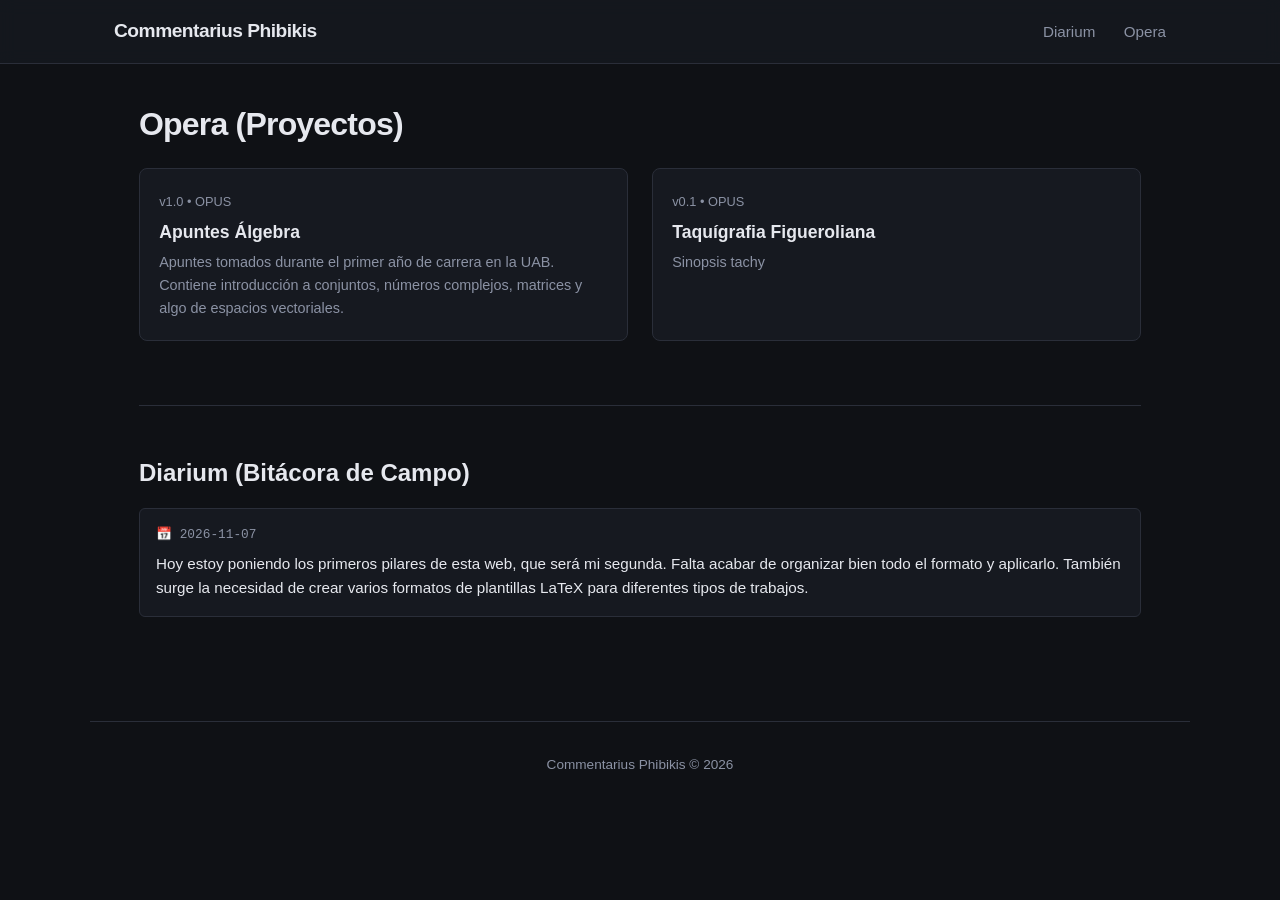
==== index.html @ 878c4ae5 "Add files via upload" ====
<!DOCTYPE html>
<html lang="es">
<head>
    <meta charset="UTF-8">
    <meta name="viewport" content="width=device-width, initial-scale=1.0">
    <title>Commentarius Phibikis — Jardín Digital</title>
    <link rel="stylesheet" href="css/style.css">
    <link rel="stylesheet" href="css/projecte.css">
</head>
<body>

    <header class="navbar">
        <div class="nav-container">
            <a href="index.html" class="brand">Commentarius Phibikis</a>
            <nav class="nav-links">
                <a href="#diarium">Diarium</a>
                <a href="#opera">Opera</a>
            </nav>
        </div>
    </header>

    <main class="project-container">
        
        <!-- SECCIÓN OPERA (Proyectos) -->
        <section id="opera" style="margin-bottom: 4rem;">
            <h1 class="project-title" style="font-size: 2rem; margin-bottom: 1.5rem;">Opera (Proyectos)</h1>
            <div id="projects-grid" style="display: grid; grid-template-columns: repeat(auto-fit, minmax(280px, 1fr)); gap: 1.5rem;">
                <!-- Se inyecta dinámicamente -->
                <p style="color: var(--text-muted);">Cargando proyectos...</p>
            </div>
        </section>

        <!-- SECCIÓN DIARIUM (Logs) -->
        <section id="diarium" style="border-top: 1px solid var(--border-color); padding-top: 3rem;">
            <h2 style="font-size: 1.5rem; margin-bottom: 1rem;">Diarium (Bitácora de Campo)</h2>
            <div id="diarium-feed" style="display: flex; flex-direction: column; gap: 1rem;">
                <!-- Se inyecta dinámicamente -->
                <p style="color: var(--text-muted);">Cargando registros...</p>
            </div>
        </section>

    </main>

    <footer class="footer">
        <p>Commentarius Phibikis &copy; 2026</p>
    </footer>

    <script type="module" src="js/inyectar-index-proyectos.js"></script>
    <script type="module" src="js/inyectar-index-logs.js"></script>
</body>
</html>
---- css/style.css ----
/* ==========================================
   VARIABLES Y TEMA OSCURO (Estilo arXiv/Dark)
   ========================================== */
:root {
    --bg-color: #0f1115;
    --surface-color: #161920;
    --surface-hover: #1f232d;
    --border-color: #2a2e39;
    
    --text-main: #e6e8ee;
    --text-muted: #8b92a4;
    
    /* Acentos */
    --accent-opus: #3b82f6;       /* Azul para Proyectos/Opera */
    --accent-adumbratio: #eab308; /* Amarillo/Ámbar para Borradores */
    --accent-diarium: #10b981;    /* Verde para Bitácora */
    
    --font-mono: 'Courier New', Courier, monospace;
    --font-sans: -apple-system, BlinkMacSystemFont, "Segoe UI", Roboto, Helvetica, Arial, sans-serif;
}

* {
    box-sizing: border-box;
    margin: 0;
    padding: 0;
}

body {
    background-color: var(--bg-color);
    color: var(--text-main);
    font-family: var(--font-sans);
    line-height: 1.6;
    padding-bottom: 60px;
}

/* ==========================================
   NAVEGACIÓN (Navbar)
   ========================================== */
.navbar {
    background-color: rgba(22, 25, 32, 0.8);
    backdrop-filter: blur(8px);
    border-bottom: 1px solid var(--border-color);
    position: sticky;
    top: 0;
    z-index: 100;
}

.nav-container {
    max-width: 1100px;
    margin: 0 auto;
    padding: 1rem 1.5rem;
    display: flex;
    justify-content: space-between;
    align-items: center;
}

.brand {
    font-size: 1.2rem;
    font-weight: 700;
    color: var(--text-main);
    text-decoration: none;
    letter-spacing: -0.5px;
}

.nav-links a {
    color: var(--text-muted);
    text-decoration: none;
    margin-left: 1.5rem;
    font-size: 0.95rem;
    transition: color 0.2s;
}

.nav-links a:hover,
.nav-links a.active {
    color: var(--text-main);
}

/* ==========================================
   ESTRUCTURA Y HERO
   ========================================== */
.main-container {
    max-width: 1100px;
    margin: 0 auto;
    padding: 3rem 1.5rem;
}

.hero {
    margin-bottom: 2.5rem;
    border-bottom: 1px solid var(--border-color);
    padding-bottom: 2rem;
}

.hero-title {
    font-size: 2.2rem;
    font-weight: 800;
    letter-spacing: -1px;
    margin-bottom: 0.5rem;
}

.hero-subtitle {
    color: var(--text-muted);
    font-size: 1.1rem;
}

/* ==========================================
   BARRA DE FILTROS
   ========================================== */
.filter-bar {
    display: flex;
    align-items: center;
    gap: 0.5rem;
    margin-bottom: 2rem;
}

.filter-label {
    color: var(--text-muted);
    font-size: 0.9rem;
    margin-right: 0.5rem;
}

.btn-filter {
    background: var(--surface-color);
    border: 1px solid var(--border-color);
    color: var(--text-muted);
    padding: 0.4rem 0.9rem;
    border-radius: 6px;
    cursor: pointer;
    font-size: 0.85rem;
    transition: all 0.2s;
}

.btn-filter:hover {
    border-color: var(--text-muted);
    color: var(--text-main);
}

.btn-filter.active {
    background-color: var(--text-main);
    color: var(--bg-color);
    border-color: var(--text-main);
    font-weight: 600;
}

/* ==========================================
   REJILLA Y TARJETAS (ESTILO ESTÁNDAR)
   ========================================== */
.projects-grid {
    display: grid;
    grid-template-columns: repeat(auto-fill, minmax(320px, 1fr));
    gap: 1.5rem;
}

.card {
    background-color: var(--surface-color);
    border: 1px solid var(--border-color);
    border-radius: 8px;
    padding: 1.5rem;
    display: flex;
    flex-direction: column;
    justify-content: space-between;
    transition: transform 0.2s, border-color 0.2s;
}

.card:hover {
    transform: translateY(-2px);
    border-color: #3b4252;
    background-color: var(--surface-hover);
}

/* Nivel 1 (Destacados): Borde sutil superior */
.card.border-level-1 {
    border-top: 3px solid var(--accent-opus);
}

.card-header {
    display: flex;
    align-items: center;
    gap: 0.5rem;
    margin-bottom: 1rem;
}

.badge {
    font-size: 0.75rem;
    text-transform: uppercase;
    font-weight: 700;
    padding: 0.2rem 0.5rem;
    border-radius: 4px;
    letter-spacing: 0.5px;
}

.badge-opus {
    background-color: rgba(59, 130, 246, 0.15);
    color: var(--accent-opus);
}

.badge-adumbratio {
    background-color: rgba(234, 179, 8, 0.15);
    color: var(--accent-adumbratio);
}

.badge-level {
    background-color: rgba(255, 255, 255, 0.05);
    color: var(--text-muted);
    border: 1px solid var(--border-color);
}

.version-tag {
    font-family: var(--font-mono);
    font-size: 0.8rem;
    color: var(--text-muted);
    margin-left: auto;
}

.card-title {
    font-size: 1.25rem;
    margin-bottom: 0.75rem;
    line-height: 1.3;
}

.card-title a {
    color: var(--text-main);
    text-decoration: none;
}

.card-title a:hover {
    color: var(--accent-opus);
}

.card-excerpt {
    color: var(--text-muted);
    font-size: 0.95rem;
    margin-bottom: 1.5rem;
}

.card-footer {
    display: flex;
    justify-content: space-between;
    align-items: center;
    border-top: 1px solid rgba(255, 255, 255, 0.05);
    padding-top: 1rem;
}

.tags {
    display: flex;
    gap: 0.4rem;
}

.tag {
    font-size: 0.75rem;
    color: var(--text-muted);
    font-family: var(--font-mono);
}

.link-arrow {
    color: var(--text-main);
    text-decoration: none;
    font-size: 0.85rem;
    font-weight: 600;
}

.link-arrow:hover {
    text-decoration: underline;
}

/* ==========================================
   FOOTER
   ========================================== */
.footer {
    max-width: 1100px;
    margin: 4rem auto 0;
    padding: 2rem 1.5rem 0;
    border-top: 1px solid var(--border-color);
    text-align: center;
    color: var(--text-muted);
    font-size: 0.85rem;
}

/* ==========================================
   NUEVOS ESTILOS DE IMÁGENES EN TARJETAS
   ========================================== */

/* Ajuste general de la tarjeta para albergar la imagen */
.card {
    background-color: var(--surface-color);
    border: 1px solid var(--border-color);
    border-radius: 10px;
    overflow: hidden; /* Mantiene la imagen redondeada en las esquinas superiores */
    display: flex;
    flex-direction: column;
    justify-content: space-between;
    transition: transform 0.2s ease, border-color 0.2s ease, box-shadow 0.2s ease;
}

.card:hover {
    transform: translateY(-4px);
    border-color: #3b4252;
    background-color: var(--surface-hover);
    box-shadow: 0 8px 24px rgba(0, 0, 0, 0.4);
}

/* Envoltorio de la imagen */
.card-image-wrapper {
    position: relative;
    width: 100%;
    height: 180px; /* Altura fija para mantener uniformidad en la rejilla */
    overflow: hidden;
    background-color: #0b0d10;
    border-bottom: 1px solid var(--border-color);
}

.card-image {
    width: 100%;
    height: 100%;
    object-fit: cover; /* Ajusta la imagen sin deformarla */
    object-position: center;
    transition: transform 0.3s ease;
    opacity: 0.9;
}

/* Zoom suave en la imagen cuando pasas el ratón por encima */
.card:hover .card-image {
    transform: scale(1.04);
    opacity: 1;
}

/* Badge flotante sobre la imagen en la esquina superior izquierda */
.badge-floating {
    position: absolute;
    top: 12px;
    left: 12px;
    backdrop-filter: blur(6px);
    box-shadow: 0 2px 6px rgba(0, 0, 0, 0.5);
    z-index: 2;
}

/* Cuerpo de la tarjeta ( Padding del texto ) */
.card-body {
    padding: 1.25rem 1.25rem 0.5rem 1.25rem;
    flex-grow: 1;
}

/* Ajustes del footer dentro de la tarjeta */
.card-footer {
    display: flex;
    justify-content: space-between;
    align-items: center;
    border-top: 1px solid rgba(255, 255, 255, 0.05);
    padding: 1rem 1.25rem;
}

/* ==========================================
   REJILLA DE PROYECTOS (Dos columnas, más anchas)
   ========================================== */
.projects-grid {
    display: grid;
    /* Forzamos un ancho mínimo mayor para que entren exactamente 2 por fila en desktop */
    grid-template-columns: repeat(auto-fill, minmax(480px, 1fr));
    gap: 2rem; /* Un poco más de separación entre ellas */
}

/* Envoltorio de la imagen (más alto y proporcional al nuevo ancho) */
.card-image-wrapper {
    position: relative;
    width: 100%;
    height: 220px; /* Subido de 180px a 220px para que luzca mejor en formato ancho */
    overflow: hidden;
    background-color: #0b0d10;
    border-bottom: 1px solid var(--border-color);
}
---- css/projecte.css ----
/* ==========================================
   LAYOUT PROYECTO — DISEÑO A (arXiv Tabs)
   ========================================== */
.project-container {
    max-width: 1050px;
    margin: 0 auto;
    padding: 2.5rem 1.5rem;
}

.breadcrumb {
    margin-bottom: 1.5rem;
}

.breadcrumb a {
    color: var(--text-muted);
    text-decoration: none;
    font-size: 0.9rem;
    transition: color 0.2s;
}

.breadcrumb a:hover {
    color: var(--text-main);
}

/* Header Académico */
.project-header {
    border-bottom: 1px solid var(--border-color);
    padding-bottom: 1.75rem;
    margin-bottom: 2rem;
}

.header-badges {
    display: flex;
    align-items: center;
    gap: 0.5rem;
    margin-bottom: 0.75rem;
}

.project-title {
    font-size: 2.3rem;
    font-weight: 800;
    line-height: 1.25;
    letter-spacing: -0.8px;
    margin-bottom: 1rem;
    color: var(--text-main);
}

.header-meta-line {
    display: flex;
    align-items: center;
    gap: 1rem;
    color: var(--text-muted);
    font-size: 0.9rem;
    flex-wrap: wrap;
}

.meta-separator {
    color: var(--border-color);
}

.tags-inline {
    display: inline-flex;
    gap: 0.4rem;
}

.btn-action {
    display: inline-flex;
    align-items: center;
    gap: 0.4rem;
    padding: 0.35rem 0.75rem;
    border-radius: 5px;
    font-size: 0.82rem;
    font-weight: 600;
    text-decoration: none;
    transition: all 0.2s;
}

.btn-secondary {
    background-color: rgba(255, 255, 255, 0.05);
    color: var(--text-main);
    border: 1px solid var(--border-color);
}

.btn-secondary:hover {
    background-color: rgba(255, 255, 255, 0.1);
    border-color: var(--text-muted);
}

/* Sistema de Pestañas (Tabs) */
.project-tabs {
    display: flex;
    gap: 0.5rem;
    border-bottom: 1px solid var(--border-color);
    margin-bottom: 2.5rem;
}

.tab-btn {
    background: none;
    border: none;
    color: var(--text-muted);
    padding: 0.8rem 1.25rem;
    font-size: 0.95rem;
    font-weight: 600;
    cursor: pointer;
    border-bottom: 2px solid transparent;
    transition: all 0.2s;
}

.tab-btn:hover {
    color: var(--text-main);
}

.tab-btn.active {
    color: var(--accent-opus);
    border-bottom-color: var(--accent-opus);
}

/* Ocultar / Mostrar Pestañas */
.tab-content {
    display: none;
}

.tab-content.active {
    display: block;
}

/* Estilos de la Pestaña 1: Markdown & Imagen Hero */
.project-hero-image {
    width: 100%;
    max-height: 420px;
    border-radius: 8px;
    overflow: hidden;
    border: 1px solid var(--border-color);
    margin-bottom: 2.5rem;
    background-color: #0b0d10;
}

.project-hero-image img {
    width: 100%;
    height: 100%;
    object-fit: cover;
}

.markdown-body {
    font-size: 1.05rem;
    line-height: 1.75;
    color: #c9cdd8;
}

.markdown-body h2 {
    font-size: 1.4rem;
    margin: 2rem 0 1rem;
    padding-bottom: 0.4rem;
    border-bottom: 1px solid var(--border-color);
    color: var(--text-main);
}

.markdown-body p {
    margin-bottom: 1.2rem;
}

.markdown-body code {
    background-color: rgba(255, 255, 255, 0.08);
    padding: 0.2rem 0.4rem;
    border-radius: 4px;
    font-family: var(--font-mono);
    font-size: 0.9rem;
    color: #e2e8f0;
}

.markdown-body blockquote {
    border-left: 3px solid var(--accent-opus);
    background-color: rgba(59, 130, 246, 0.05);
    padding: 1rem 1.25rem;
    margin: 1.5rem 0;
    border-radius: 0 6px 6px 0;
    color: var(--text-muted);
}

/* Estilos de la Pestaña 2: PDF Wrapper */
.pdf-wrapper {
    width: 100%;
    background-color: #0b0d10;
    border: 1px solid var(--border-color);
    border-radius: 8px;
    overflow: hidden;
    box-shadow: 0 6px 24px rgba(0, 0, 0, 0.5);
}

.pdf-wrapper iframe {
    display: block;
    border: none;
    background-color: #161920;
}

/* Responsividad en móviles */
@media (max-width: 650px) {
    .project-title { font-size: 1.8rem; }
    .tab-btn { padding: 0.7rem 0.8rem; font-size: 0.85rem; }
    .header-meta-line { flex-direction: column; align-items: flex-start; gap: 0.5rem; }
    .meta-separator { display: none; }
}
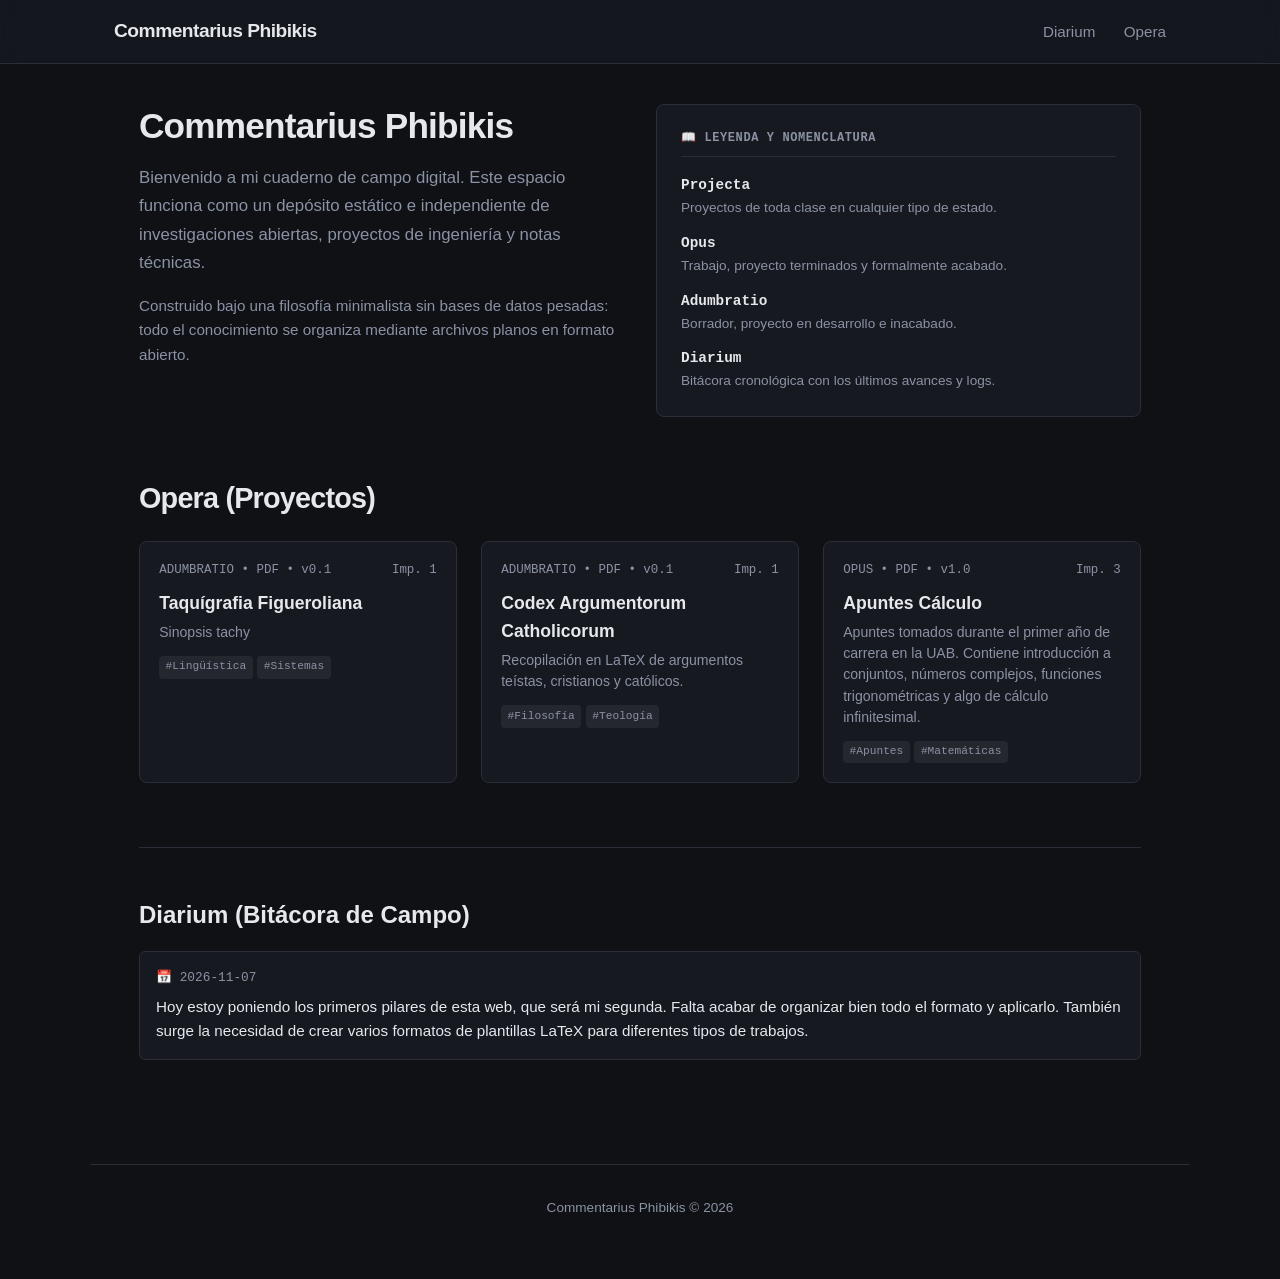
==== commit 367b8182: "Add files via upload" ====
--- a/index.html
+++ b/index.html
@@ -13,17 +13,58 @@
         <div class="nav-container">
             <a href="index.html" class="brand">Commentarius Phibikis</a>
             <nav class="nav-links">
-                <a href="#diarium">Diarium</a>
-                <a href="#opera">Opera</a>
+                <a href="html/diarium.html">Diarium</a>
+                <a href="html/projecta.html">Opera</a>
             </nav>
         </div>
     </header>
 
     <main class="project-container">
         
+        <!-- SECCIÓN INTRODUCCIÓN & LEYENDA -->
+        <section id="manifestum" style="display: grid; grid-template-columns: repeat(auto-fit, minmax(300px, 1fr)); gap: 2rem; margin-bottom: 4rem; align-items: start;">
+            
+            <!-- Presentación / Manifiesto -->
+            <div>
+                <h1 class="project-title" style="font-size: 2.2rem; margin-bottom: 1rem; color: var(--text-main);">Commentarius Phibikis</h1>
+                <p style="font-size: 1.05rem; color: var(--text-muted); line-height: 1.7; margin-bottom: 1rem;">
+                    Bienvenido a mi cuaderno de campo digital. Este espacio funciona como un depósito estático e independiente de investigaciones abiertas, proyectos de ingeniería y notas técnicas.
+                </p>
+                <p style="font-size: 0.95rem; color: var(--text-muted); line-height: 1.6;">
+                    Construido bajo una filosofía minimalista sin bases de datos pesadas: todo el conocimiento se organiza mediante archivos planos en formato abierto.
+                </p>
+            </div>
+
+            <!-- Cuadrado de Leyenda / Glosario -->
+            <div style="background: var(--surface-color); border: 1px solid var(--border-color); padding: 1.5rem; border-radius: 8px;">
+                <h3 style="font-size: 0.75rem; text-transform: uppercase; letter-spacing: 0.05em; color: var(--text-muted); font-family: var(--font-mono); margin-bottom: 1rem; border-bottom: 1px solid var(--border-color); padding-bottom: 0.5rem; margin-top: 0;">
+                    📖 LEYENDA Y NOMENCLATURA
+                </h3>
+                <ul style="list-style: none; padding: 0; margin: 0; font-size: 0.9rem; display: flex; flex-direction: column; gap: 0.75rem;">
+                    <li>
+                        <strong style="color: var(--text-main); font-family: var(--font-mono);">Projecta</strong> 
+                        <span style="color: var(--text-muted); display: block; font-size: 0.85rem;">Proyectos de toda clase en cualquier tipo de estado.</span>
+                    </li>
+                    <li>
+                        <strong style="color: var(--text-main); font-family: var(--font-mono);">Opus</strong> 
+                        <span style="color: var(--text-muted); display: block; font-size: 0.85rem;">Trabajo, proyecto terminados y formalmente acabado.</span>
+                    </li>
+                    <li>
+                        <strong style="color: var(--text-main); font-family: var(--font-mono);">Adumbratio</strong> 
+                        <span style="color: var(--text-muted); display: block; font-size: 0.85rem;">Borrador, proyecto en desarrollo e inacabado.</span>
+                    </li>
+                    <li>
+                        <strong style="color: var(--text-main); font-family: var(--font-mono);">Diarium</strong> 
+                        <span style="color: var(--text-muted); display: block; font-size: 0.85rem;">Bitácora cronológica con los últimos avances y logs.</span>
+                    </li>
+                </ul>
+            </div>
+
+        </section>
+
         <!-- SECCIÓN OPERA (Proyectos) -->
         <section id="opera" style="margin-bottom: 4rem;">
-            <h1 class="project-title" style="font-size: 2rem; margin-bottom: 1.5rem;">Opera (Proyectos)</h1>
+            <h2 class="project-title" style="font-size: 1.8rem; margin-bottom: 1.5rem;">Opera (Proyectos)</h2>
             <div id="projects-grid" style="display: grid; grid-template-columns: repeat(auto-fit, minmax(280px, 1fr)); gap: 1.5rem;">
                 <!-- Se inyecta dinámicamente -->
                 <p style="color: var(--text-muted);">Cargando proyectos...</p>
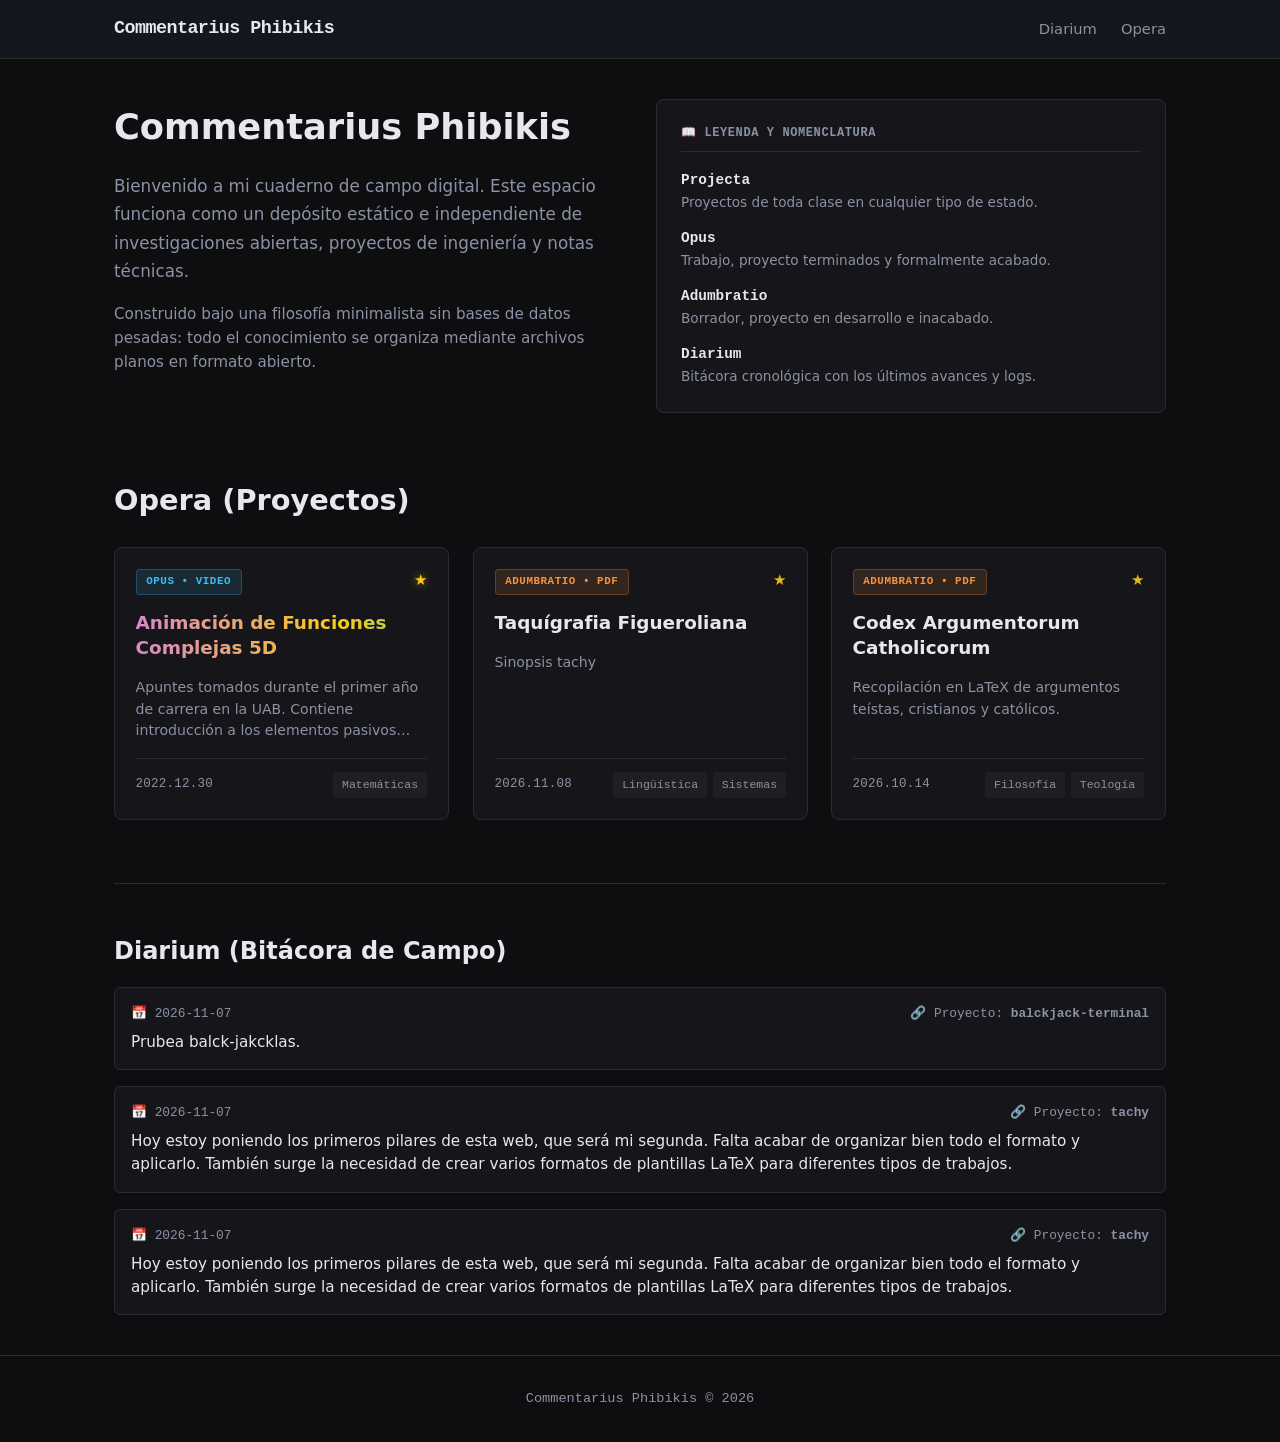
==== commit 4cb0e861: "Add files via upload" ====
--- a/index.html
+++ b/index.html
@@ -3,9 +3,15 @@
 <head>
     <meta charset="UTF-8">
     <meta name="viewport" content="width=device-width, initial-scale=1.0">
+
     <title>Commentarius Phibikis — Jardín Digital</title>
-    <link rel="stylesheet" href="css/style.css">
-    <link rel="stylesheet" href="css/projecte.css">
+
+    <link rel="stylesheet" href="css/variables.css">
+    <link rel="stylesheet" href="css/base.css">
+    <link rel="stylesheet" href="css/navbar.css">
+    <link rel="stylesheet" href="css/layout.css">
+    <link rel="stylesheet" href="css/tarjeta-proyecto.css">
+    <link rel="stylesheet" href="css/tarjeta-log.css">
 </head>
 <body>
 
--- a/css/variables.css
+++ b/css/variables.css
@@ -0,0 +1,62 @@
+@property --border-angle {
+    syntax: '<angle>';
+    initial-value: 0deg;
+    inherits: false;
+}
+
+:root {
+    /* Fondos Neutros Puros (Sin gota de azul) */
+    --bg-main: #0e0e10;
+    --bg-surface: #16161a;
+    --bg-surface-hover: #202025;
+    --border-color: #2b2b30;
+    --border-highlight: #3e3e46;
+
+    /* ALIAS LEGACY */
+    --bg-color: var(--bg-main);
+    --surface-color: var(--bg-surface);
+    --surface-hover: var(--bg-surface-hover);
+
+    /* Tipografía */
+    --text-main: #e6e8ee;
+    --text-muted: #8b92a4;
+    --font-body: 'Inter', system-ui, -apple-system, sans-serif;
+    --font-mono: 'JetBrains Mono', 'Fira Code', 'Courier New', monospace;
+
+    /* Acentos */
+    --accent-primary: #facc15;
+    --accent-primary-hover: #eab308;
+    --accent-primary-bg: rgba(250, 204, 21, 0.12);
+
+    --accent-secondary: #2dd4bf;
+    --accent-secondary-hover: #14b8a6;
+    --accent-secondary-bg: rgba(45, 212, 191, 0.10);
+
+    --accent-tertiary: #da86ce;
+    --accent-tertiary-hover: #b1499f;
+    --accent-tertiary-bg: rgba(212, 45, 170, 0.1);
+
+    /* Dominio Semántico */
+    --color-opus: #38bdf8;
+    --color-opus-bg: rgba(56, 189, 248, 0.12);
+    
+    --color-adumbratio: #fb923c;
+    --color-adumbratio-bg: rgba(251, 146, 60, 0.12);
+
+    /* Velocidad del movimiento del borde */
+    --border-animation-speed: 3.5s;
+
+    /* Transiciones y Shimmer */
+    --shimmer-gradient: linear-gradient(
+        90deg,
+        var(--accent-tertiary) 0%,
+        var(--accent-primary) 35%,
+        var(--accent-secondary) 65%,
+        var(--accent-tertiary) 100%
+    );
+    --shimmer-speed: 2s;
+
+    --ease-hypr: cubic-bezier(0.16, 1, 0.3, 1);
+    --transition-fast: 150ms var(--ease-hypr);
+    --transition-smooth: 250ms var(--ease-hypr);
+}
--- a/css/base.css
+++ b/css/base.css
@@ -0,0 +1,36 @@
+*, *::before, *::after {
+    box-sizing: border-box;
+    margin: 0;
+    padding: 0;
+}
+
+html {
+    color-scheme: dark;
+    scroll-behavior: smooth;
+}
+
+body {
+    background-color: var(--bg-main);
+    color: var(--text-main);
+    font-family: var(--font-body);
+    line-height: 1.6;
+    min-height: 100vh;
+    display: flex;
+    flex-direction: column;
+    -webkit-font-smoothing: antialiased;
+}
+
+a {
+    color: var(--color-opus);
+    text-decoration: none;
+    transition: color var(--transition-fast);
+}
+
+a:hover {
+    color: var(--text-main);
+}
+
+::selection {
+    background-color: var(--accent-primary);
+    color: var(--bg-main);
+}
--- a/css/navbar.css
+++ b/css/navbar.css
@@ -0,0 +1,59 @@
+.navbar {
+    background-color: rgba(22, 25, 32, 0.85);
+    backdrop-filter: blur(12px);
+    -webkit-backdrop-filter: blur(12px);
+    border-bottom: 1px solid var(--border-color);
+    position: sticky;
+    top: 0;
+    z-index: 100;
+}
+
+.nav-container {
+    max-width: 1100px;
+    margin: 0 auto;
+    padding: 0.9rem 1.5rem;
+    display: flex;
+    justify-content: space-between;
+    align-items: center;
+}
+
+.brand {
+    font-size: 1.15rem;
+    font-weight: 700;
+    font-family: var(--font-mono);
+    color: var(--text-main);
+    letter-spacing: -0.03em;
+    text-decoration: none;
+    transition: color var(--transition-fast);
+}
+
+.brand:hover {
+    color: var(--accent-primary);
+}
+
+.nav-links {
+    display: flex;
+    gap: 1.5rem;
+}
+
+.nav-links a {
+    color: var(--text-muted);
+    font-size: 0.92rem;
+    font-weight: 500;
+    transition: color var(--transition-fast);
+}
+
+.nav-links a:hover,
+.nav-links a.active {
+    color: var(--text-main);
+}
+
+.footer {
+    margin-top: auto;
+    border-top: 1px solid var(--border-color);
+    padding: 2rem 1.5rem;
+    text-align: center;
+    color: var(--text-muted);
+    font-size: 0.85rem;
+    font-family: var(--font-mono);
+}
--- a/css/layout.css
+++ b/css/layout.css
@@ -0,0 +1,67 @@
+.main-container,
+.project-container {
+    max-width: 1100px;
+    width: 100%;
+    margin: 0 auto;
+    padding: 2.5rem 1.5rem;
+    flex: 1;
+}
+
+.section-title {
+    font-size: 1.6rem;
+    font-weight: 700;
+    color: var(--text-main);
+    margin-bottom: 1.25rem;
+    letter-spacing: -0.02em;
+}
+
+.projects-grid,
+#projects-grid,
+#proyectos-container {
+    display: grid;
+    grid-template-columns: repeat(auto-fill, minmax(300px, 1fr));
+    gap: 1.25rem;
+}
+
+.filter-bar {
+    display: flex;
+    align-items: center;
+    gap: 0.6rem;
+    flex-wrap: wrap;
+    margin-bottom: 2rem;
+    padding: 0.75rem 1rem;
+    background: var(--bg-surface);
+    border: 1px solid var(--border-color);
+    border-radius: 8px;
+}
+
+.filter-label {
+    color: var(--text-muted);
+    font-size: 0.82rem;
+    font-family: var(--font-mono);
+    margin-right: 0.25rem;
+}
+
+.btn-filter {
+    background: transparent;
+    border: 1px solid var(--border-color);
+    color: var(--text-muted);
+    padding: 0.35rem 0.75rem;
+    border-radius: 5px;
+    cursor: pointer;
+    font-size: 0.82rem;
+    font-family: var(--font-mono);
+    transition: border-color var(--transition-fast), color var(--transition-fast);
+}
+
+.btn-filter:hover {
+    border-color: var(--border-highlight);
+    color: var(--text-main);
+}
+
+.btn-filter.active {
+    background-color: var(--accent-primary);
+    color: var(--bg-main);
+    border-color: var(--accent-primary);
+    font-weight: 600;
+}
--- a/css/tarjeta-proyecto.css
+++ b/css/tarjeta-proyecto.css
@@ -0,0 +1,282 @@
+/* ==========================================================================
+   TARJETA DE PROYECTO (.card-project) — ARQUITECTURA DE DOBLE CAPA
+   ========================================================================== */
+
+.card-project {
+    position: relative;
+    display: flex;
+    flex-direction: column;
+    justify-content: space-between;
+    gap: 1rem;
+    padding: 1.35rem;
+    border-radius: 8px;
+    text-decoration: none;
+    color: inherit;
+
+    /* Matriz 3D independiente */
+    transform-style: preserve-3d;
+    transform: perspective(1000px) 
+               rotateX(var(--rotate-x, 0deg)) 
+               rotateY(var(--rotate-y, 0deg));
+    will-change: transform, opacity, translate;
+
+    /* Entrada escalonada fluida */
+    animation: cardEntrance 1250ms var(--ease-hypr) calc(var(--card-index, 0) * 100ms) both;
+
+    /* Transición suave y continua para evitar parpadeos al entrar/salir */
+    transition: transform 300ms var(--ease-hypr);
+}
+
+@keyframes cardEntrance {
+    from {
+        opacity: 0;
+        translate: 0 30px;
+        scale: 0.9;
+    }
+    to {
+        opacity: 1;
+        translate: 0 0;
+        scale: 1;
+    }
+}
+
+/* --------------------------------------------------------------------------
+   CAPA 1: BORDE ANIMADO Y RESPLANDOR (::before)
+   -------------------------------------------------------------------------- */
+.card-project::before {
+    content: '';
+    position: absolute;
+    /* Reemplazo de inset: -1px por medidas relativas robustas al zoom */
+    top: -1px;
+    left: -1px;
+    width: calc(100% + 2px);
+    height: calc(100% + 2px);
+    
+    /* Fuerza capa de GPU estable para evitar que se recorte al cambiar de tamaño */
+    transform: translateZ(0); 
+    
+    border-radius: 9px;
+    background: conic-gradient(
+        from var(--border-angle),
+        var(--accent-primary),
+        var(--accent-secondary),
+        var(--accent-tertiary),
+        var(--accent-primary)
+    );
+    
+    animation: rotateBorderGradient var(--border-animation-speed) linear infinite;
+    
+    /* Control de opacidad por proximidad */
+    opacity: var(--proximity-opacity, 0);
+    transition: opacity 250ms ease-out, box-shadow 300ms ease-out;
+    pointer-events: none;
+    z-index: 0;
+}
+
+/* --------------------------------------------------------------------------
+   CAPA 2: SUPERFICIE INTERIOR SÓLIDA (::after - inset: 0)
+   -------------------------------------------------------------------------- */
+.card-project::after {
+    content: '';
+    position: absolute;
+    inset: 0;
+    border-radius: 8px;
+    background-color: var(--bg-surface);
+    border: 1px solid var(--border-color);
+    transition: background-color 300ms ease, border-color 300ms ease;
+    z-index: 1;
+}
+
+/* El contenido HTML se coloca por encima de la superficie sólida */
+.card-project > * {
+    position: relative;
+    z-index: 2;
+}
+
+/* --------------------------------------------------------------------------
+   ESTADOS HOVER
+   -------------------------------------------------------------------------- */
+.card-project:hover {
+    transform: perspective(1000px) 
+               translateY(-5px) 
+               rotateX(var(--rotate-x, 0deg)) 
+               rotateY(var(--rotate-y, 0deg));
+}
+
+/* Al hacer hover, el borde brilla al 100% y proyecta resplandor */
+.card-project:hover::before {
+    opacity: 1;
+    box-shadow: 0 14px 35px -8px rgba(0, 0, 0, 0.8),
+                0 0 20px -2px rgba(250, 204, 21, 0.22);
+}
+
+/* La superficie interior pasa a un gris ligeramente más elevado y oculta el borde neutro */
+.card-project:hover::after {
+    background-color: var(--bg-surface-hover);
+    border-color: transparent;
+}
+
+@keyframes rotateBorderGradient {
+    to {
+        --border-angle: 360deg;
+    }
+}
+
+/* ==========================================================================
+   BARRA SUPERIOR (BADGE + NIVELES DE IMPORTANCIA)
+   ========================================================================== */
+
+.card-project .card-top-bar {
+    display: flex;
+    justify-content: space-between;
+    align-items: center;
+    gap: 0.5rem;
+    width: 100%;
+}
+
+.card-project .card-importance {
+    font-family: var(--font-mono);
+    font-size: 0.95rem;
+    line-height: 1;
+    margin-left: auto;
+}
+
+/* Nivel 2: Gris sobrio */
+.card-project .card-importance.star-level-2 {
+    color: var(--text-main);
+    opacity: 0.5;
+}
+
+/* Nivel 1: Color primario */
+.card-project .card-importance.star-level-1 {
+    color: var(--accent-primary);
+    opacity: 0.9;
+}
+
+/* Nivel 0: Resplandor para tarjetas destacadas */
+.card-project .card-importance.star-level-0 {
+    color: var(--accent-primary);
+    text-shadow: 0 0 8px rgba(250, 204, 21, 0.6);
+}
+
+.badge-type {
+    font-family: var(--font-mono);
+    font-size: 0.68rem;
+    font-weight: 600;
+    padding: 0.22rem 0.6rem;
+    border-radius: 4px;
+    text-transform: uppercase;
+    letter-spacing: 0.05em;
+    white-space: nowrap;
+}
+
+.badge-type.opus,
+.badge-type[data-type="opus"] {
+    background-color: var(--color-opus-bg);
+    color: var(--color-opus);
+    border: 1px solid rgba(56, 189, 248, 0.25);
+}
+
+.badge-type.adumbratio,
+.badge-type[data-type="adumbratio"] {
+    background-color: var(--color-adumbratio-bg);
+    color: var(--color-adumbratio);
+    border: 1px solid rgba(251, 146, 60, 0.25);
+}
+
+/* ==========================================================================
+   TÍTULO (SHIMMER PERMANENTE RESERVADO A IMPORTANCIA 0)
+   ========================================================================== */
+
+.card-project .card-title {
+    font-size: 1.15rem;
+    font-weight: 600;
+    color: var(--text-main);
+    margin: 0;
+    line-height: 1.35;
+    transition: color var(--transition-smooth);
+}
+
+/* Shimmer animado continuo reservado a la clase .has-shimmer */
+.card-project .card-title.has-shimmer {
+    background: var(--shimmer-gradient);
+    background-size: 200% auto;
+    -webkit-background-clip: text;
+    background-clip: text;
+    -webkit-text-fill-color: transparent;
+    animation: textShimmer var(--shimmer-speed) linear infinite;
+}
+
+@keyframes textShimmer {
+    0% { background-position: 0% center; }
+    100% { background-position: 200% center; }
+}
+
+/* ==========================================================================
+   CUERPO: SINOPSIS
+   ========================================================================== */
+
+.card-project .card-sinopsis {
+    font-size: 0.88rem;
+    color: var(--text-muted);
+    line-height: 1.55;
+    margin: 0;
+    display: -webkit-box;
+    -webkit-line-clamp: 3;
+    line-clamp: 3;
+    -webkit-box-orient: vertical;
+    overflow: hidden;
+}
+
+/* ==========================================================================
+   FOOTER: FECHA Y ETIQUETAS RESPONSIVAS
+   ========================================================================== */
+
+.card-project .card-footer {
+    display: flex;
+    justify-content: space-between;
+    align-items: center;
+    gap: 0.75rem;
+    flex-wrap: wrap;
+    border-top: 1px solid var(--border-color);
+    padding-top: 0.8rem;
+    margin-top: auto;
+    font-family: var(--font-mono);
+    font-size: 0.78rem;
+}
+
+.card-project .card-date {
+    color: var(--text-muted);
+    font-weight: 500;
+    letter-spacing: 0.02em;
+    font-family: var(--font-mono);
+    white-space: nowrap;
+    flex-shrink: 0;
+}
+
+.card-project .card-tags {
+    display: flex;
+    gap: 0.35rem;
+    flex-wrap: wrap;
+    justify-content: flex-end;
+    margin-left: auto;
+}
+
+.tag-pill {
+    background: rgba(255, 255, 255, 0.04);
+    color: var(--text-muted);
+    padding: 0.18rem 0.5rem;
+    border-radius: 3px;
+    font-size: 0.72rem;
+    border: 1px solid transparent;
+    white-space: nowrap;
+    transition: border-color var(--transition-smooth), 
+                color var(--transition-smooth), 
+                background-color var(--transition-smooth);
+}
+
+.card-project:hover .tag-pill {
+    border-color: var(--accent-secondary-bg);
+    color: var(--accent-secondary);
+    background: rgba(45, 212, 191, 0.05);
+}
--- a/css/tarjeta-log.css
+++ b/css/tarjeta-log.css
@@ -0,0 +1,61 @@
+#proj-logs-list {
+    display: flex;
+    flex-wrap: wrap;
+    gap: 1rem;
+    width: 100%;
+}
+
+.log-card {
+    background-color: var(--bg-surface);
+    border: 1px solid var(--border-color);
+    border-radius: 6px;
+    padding: 0.9rem 1.15rem;
+    flex: 1 1 240px;
+    min-width: 220px;
+    position: relative;
+    transition: border-color var(--transition-fast), transform var(--transition-fast);
+}
+
+.log-card:hover {
+    border-color: var(--border-highlight);
+    transform: translateY(-1px);
+}
+
+.log-card .log-header {
+    display: flex;
+    justify-content: space-between;
+    align-items: center;
+    margin-bottom: 0.4rem;
+}
+
+.log-card .log-date {
+    font-family: var(--font-mono);
+    font-size: 0.75rem;
+    color: var(--accent-primary);
+    display: inline-flex;
+    align-items: center;
+    gap: 0.3rem;
+}
+
+.log-card .log-project-tag {
+    font-family: var(--font-mono);
+    font-size: 0.7rem;
+    color: var(--accent-secondary);
+    background: var(--accent-secondary-bg);
+    padding: 0.1rem 0.4rem;
+    border-radius: 3px;
+    text-decoration: none;
+    transition: color var(--transition-fast);
+}
+
+.log-card .log-project-tag:hover {
+    color: var(--accent-secondary-hover);
+}
+
+.log-card .log-text {
+    color: var(--text-main);
+    font-size: 0.88rem;
+    line-height: 1.45;
+    margin: 0;
+    word-break: break-word;
+}
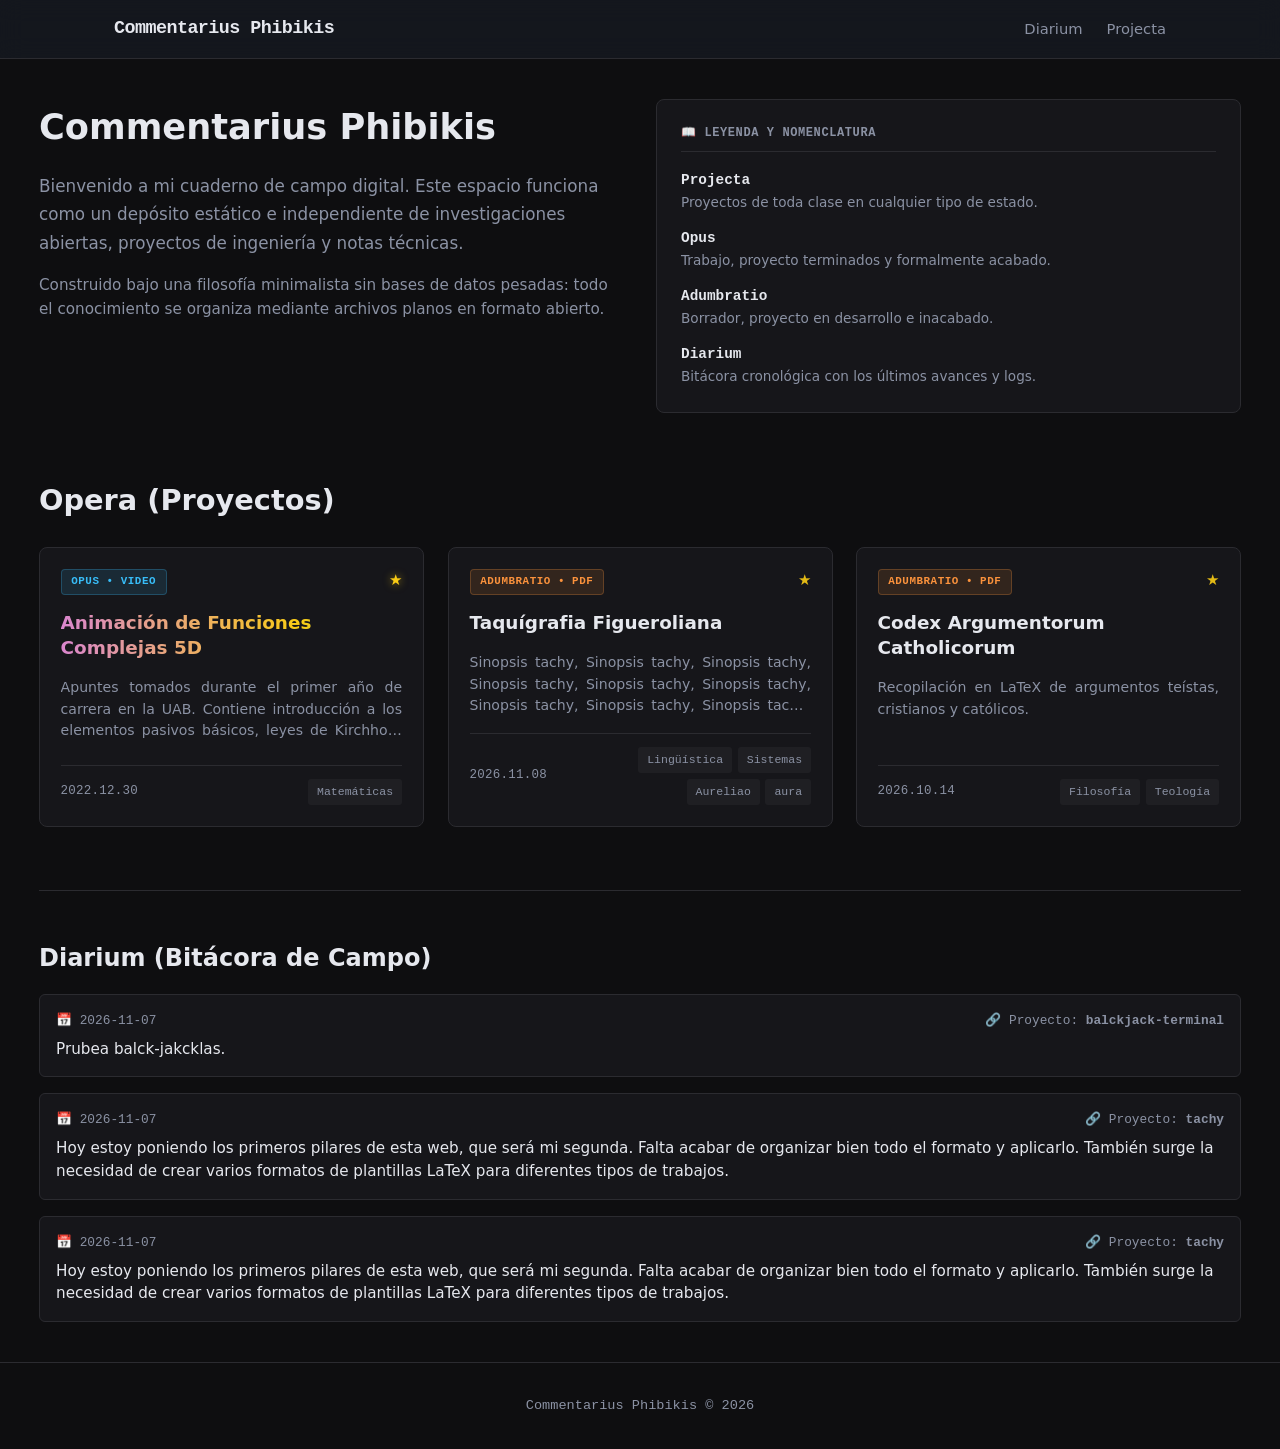
==== commit 9288cc11: "Add files via upload" ====
--- a/index.html
+++ b/index.html
@@ -4,7 +4,7 @@
     <meta charset="UTF-8">
     <meta name="viewport" content="width=device-width, initial-scale=1.0">
 
-    <title>Commentarius Phibikis — Jardín Digital</title>
+    <title>Commentarius Phibikis</title>
 
     <link rel="stylesheet" href="css/variables.css">
     <link rel="stylesheet" href="css/base.css">
@@ -20,7 +20,7 @@
             <a href="index.html" class="brand">Commentarius Phibikis</a>
             <nav class="nav-links">
                 <a href="html/diarium.html">Diarium</a>
-                <a href="html/projecta.html">Opera</a>
+                <a href="html/projecta.html">Projecta</a>
             </nav>
         </div>
     </header>
--- a/css/layout.css
+++ b/css/layout.css
@@ -1,6 +1,6 @@
 .main-container,
 .project-container {
-    max-width: 1100px;
+    max-width: 1250px;
     width: 100%;
     margin: 0 auto;
     padding: 2.5rem 1.5rem;
--- a/css/tarjeta-proyecto.css
+++ b/css/tarjeta-proyecto.css
@@ -21,7 +21,7 @@
     will-change: transform, opacity, translate;
 
     /* Entrada escalonada fluida */
-    animation: cardEntrance 1250ms var(--ease-hypr) calc(var(--card-index, 0) * 100ms) both;
+    animation: cardEntrance 1250ms var(--ease-hypr) both;
 
     /* Transición suave y continua para evitar parpadeos al entrar/salir */
     transition: transform 300ms var(--ease-hypr);
@@ -221,6 +221,13 @@
     color: var(--text-muted);
     line-height: 1.55;
     margin: 0;
+    
+    /* Justificado de texto limpio */
+    text-align: justify;
+    -webkit-hyphens: auto;
+    hyphens: auto;
+    
+    /* Truncado a 3 líneas */
     display: -webkit-box;
     -webkit-line-clamp: 3;
     line-clamp: 3;
@@ -229,15 +236,15 @@
 }
 
 /* ==========================================================================
-   FOOTER: FECHA Y ETIQUETAS RESPONSIVAS
+   FOOTER: FECHA Y ETIQUETAS (Grid Compacto y Simétrico Definitivo)
    ========================================================================== */
 
 .card-project .card-footer {
     display: flex;
     justify-content: space-between;
     align-items: center;
-    gap: 0.75rem;
-    flex-wrap: wrap;
+    gap: 1rem;
+    
     border-top: 1px solid var(--border-color);
     padding-top: 0.8rem;
     margin-top: auto;
@@ -254,12 +261,17 @@
     flex-shrink: 0;
 }
 
+/* Contenedor Grid limpio y acotado a la derecha */
 .card-project .card-tags {
     display: flex;
-    gap: 0.35rem;
     flex-wrap: wrap;
     justify-content: flex-end;
-    margin-left: auto;
+    align-items: center;
+    gap: 0.35rem;
+    
+    /* Limitamos el ancho máximo del bloque de tags para forzar simetría 
+       y evitar que invadan el centro de la tarjeta */
+    max-width: 65%; 
 }
 
 .tag-pill {
@@ -270,6 +282,12 @@
     font-size: 0.72rem;
     border: 1px solid transparent;
     white-space: nowrap;
+    
+    /* Evita que una etiqueta exageradamente larga rompa la simetría */
+    max-width: 120px;
+    overflow: hidden;
+    text-overflow: ellipsis;
+    
     transition: border-color var(--transition-smooth), 
                 color var(--transition-smooth), 
                 background-color var(--transition-smooth);
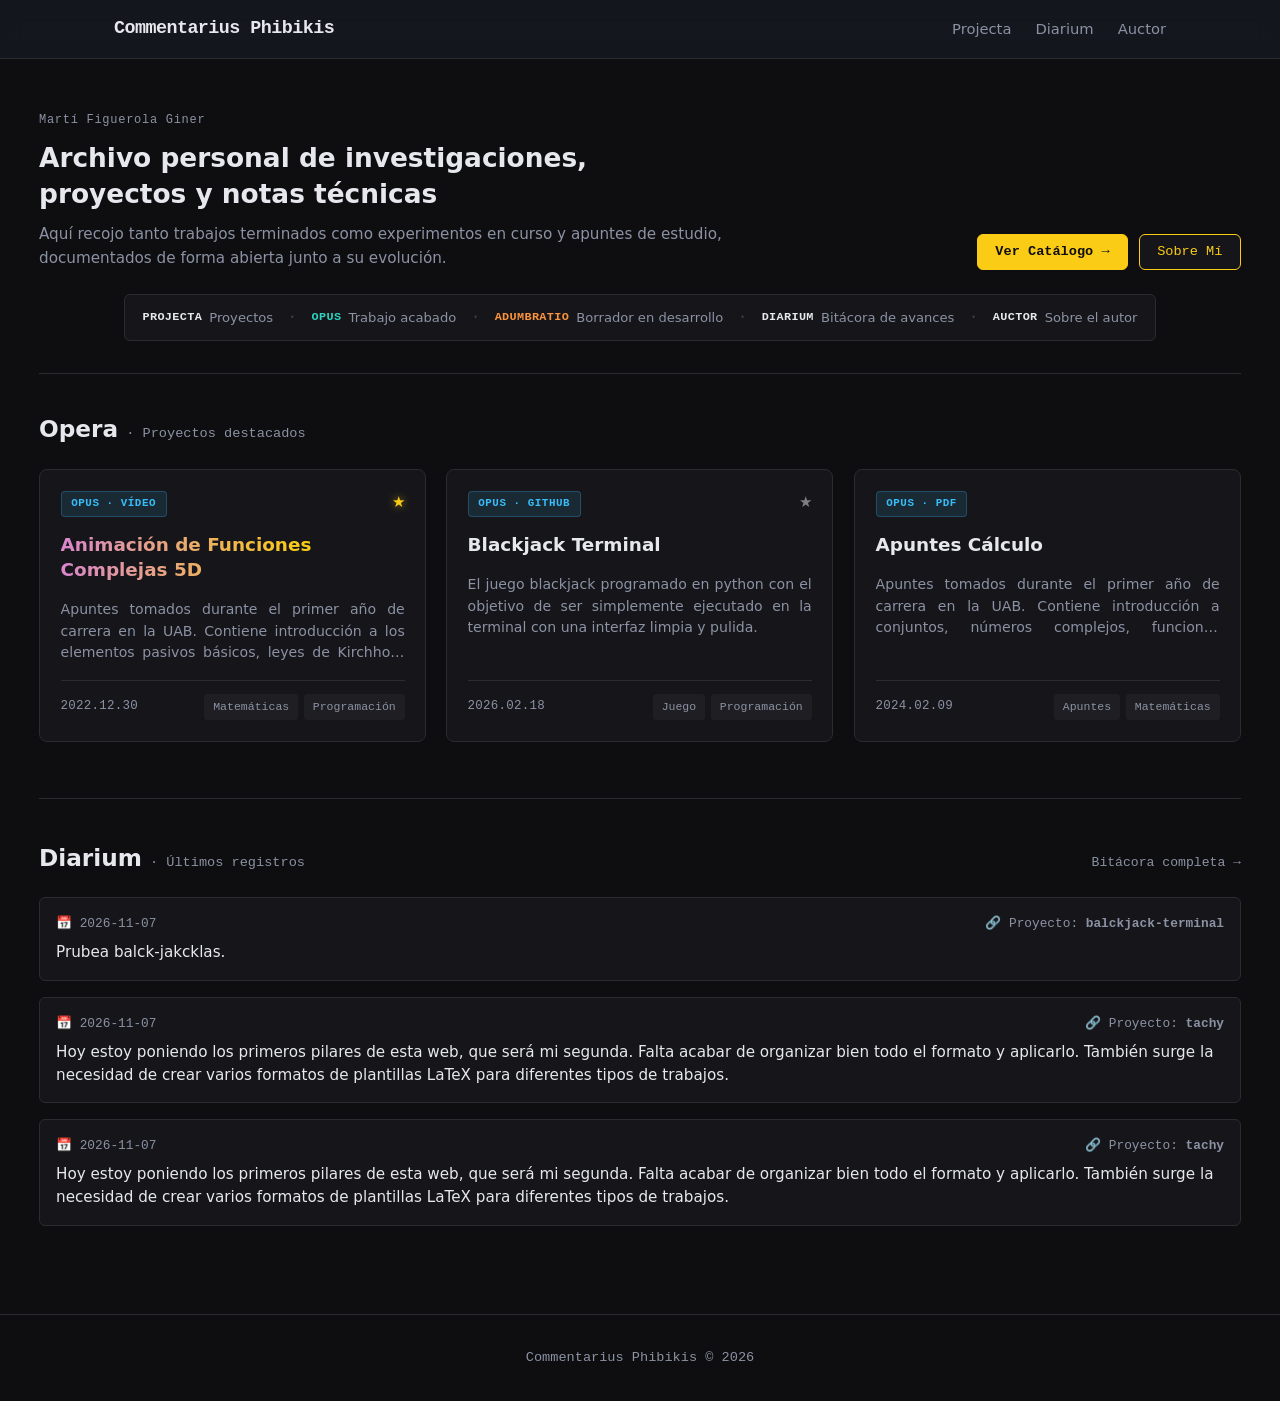
==== commit b2e366ac: "Add files via upload" ====
--- a/index.html
+++ b/index.html
@@ -12,6 +12,7 @@
     <link rel="stylesheet" href="css/layout.css">
     <link rel="stylesheet" href="css/tarjeta-proyecto.css">
     <link rel="stylesheet" href="css/tarjeta-log.css">
+    <link rel="stylesheet" href="css/index.css">
 </head>
 <body>
 
@@ -19,70 +20,84 @@
         <div class="nav-container">
             <a href="index.html" class="brand">Commentarius Phibikis</a>
             <nav class="nav-links">
+                <a href="html/projecta.html">Projecta</a>
                 <a href="html/diarium.html">Diarium</a>
-                <a href="html/projecta.html">Projecta</a>
+                <a href="html/auctor.html">Auctor</a>
             </nav>
         </div>
     </header>
 
     <main class="project-container">
         
-        <!-- SECCIÓN INTRODUCCIÓN & LEYENDA -->
-        <section id="manifestum" style="display: grid; grid-template-columns: repeat(auto-fit, minmax(300px, 1fr)); gap: 2rem; margin-bottom: 4rem; align-items: start;">
-            
-            <!-- Presentación / Manifiesto -->
-            <div>
-                <h1 class="project-title" style="font-size: 2.2rem; margin-bottom: 1rem; color: var(--text-main);">Commentarius Phibikis</h1>
-                <p style="font-size: 1.05rem; color: var(--text-muted); line-height: 1.7; margin-bottom: 1rem;">
-                    Bienvenido a mi cuaderno de campo digital. Este espacio funciona como un depósito estático e independiente de investigaciones abiertas, proyectos de ingeniería y notas técnicas.
-                </p>
-                <p style="font-size: 0.95rem; color: var(--text-muted); line-height: 1.6;">
-                    Construido bajo una filosofía minimalista sin bases de datos pesadas: todo el conocimiento se organiza mediante archivos planos en formato abierto.
-                </p>
+        <!-- INTRODUCCIÓN, ACCIONES Y NOMENCLATURA -->
+        <section id="manifestum" class="hero-intro">
+            <div class="hero-top-row">
+                <div class="hero-copy">
+                    <span class="hero-kicker">Martí Figuerola Giner</span>
+                    <h1 class="hero-lead">
+                        Archivo personal de investigaciones, proyectos y notas técnicas
+                    </h1>
+                    <p class="hero-sub">
+                        Aquí recojo tanto trabajos terminados como experimentos en curso y apuntes de estudio, documentados de forma abierta junto a su evolución.
+                    </p>
+                </div>
+
+                <div class="hero-actions">
+                    <a href="html/projecta.html" class="btn-action btn-primary">
+                        Ver Catálogo →
+                    </a>
+                    <a href="html/auctor.html" class="btn-action btn-secondary">
+                        Sobre Mí
+                    </a>
+                </div>
             </div>
 
-            <!-- Cuadrado de Leyenda / Glosario -->
-            <div style="background: var(--surface-color); border: 1px solid var(--border-color); padding: 1.5rem; border-radius: 8px;">
-                <h3 style="font-size: 0.75rem; text-transform: uppercase; letter-spacing: 0.05em; color: var(--text-muted); font-family: var(--font-mono); margin-bottom: 1rem; border-bottom: 1px solid var(--border-color); padding-bottom: 0.5rem; margin-top: 0;">
-                    📖 LEYENDA Y NOMENCLATURA
-                </h3>
-                <ul style="list-style: none; padding: 0; margin: 0; font-size: 0.9rem; display: flex; flex-direction: column; gap: 0.75rem;">
-                    <li>
-                        <strong style="color: var(--text-main); font-family: var(--font-mono);">Projecta</strong> 
-                        <span style="color: var(--text-muted); display: block; font-size: 0.85rem;">Proyectos de toda clase en cualquier tipo de estado.</span>
-                    </li>
-                    <li>
-                        <strong style="color: var(--text-main); font-family: var(--font-mono);">Opus</strong> 
-                        <span style="color: var(--text-muted); display: block; font-size: 0.85rem;">Trabajo, proyecto terminados y formalmente acabado.</span>
-                    </li>
-                    <li>
-                        <strong style="color: var(--text-main); font-family: var(--font-mono);">Adumbratio</strong> 
-                        <span style="color: var(--text-muted); display: block; font-size: 0.85rem;">Borrador, proyecto en desarrollo e inacabado.</span>
-                    </li>
-                    <li>
-                        <strong style="color: var(--text-main); font-family: var(--font-mono);">Diarium</strong> 
-                        <span style="color: var(--text-muted); display: block; font-size: 0.85rem;">Bitácora cronológica con los últimos avances y logs.</span>
-                    </li>
-                </ul>
+            <div class="nomenclature-strip" aria-label="Leyenda de nomenclatura">
+                <div class="nomenclature-item">
+                    <span class="nom-term projecta">PROJECTA</span>
+                    <span class="nom-desc">Proyectos</span>
+                </div>
+                <span class="nom-sep">·</span>
+                <div class="nomenclature-item">
+                    <span class="nom-term opus">OPUS</span>
+                    <span class="nom-desc">Trabajo acabado</span>
+                </div>
+                <span class="nom-sep">·</span>
+                <div class="nomenclature-item">
+                    <span class="nom-term adumbratio">ADUMBRATIO</span>
+                    <span class="nom-desc">Borrador en desarrollo</span>
+                </div>
+                <span class="nom-sep">·</span>
+                <div class="nomenclature-item">
+                    <span class="nom-term diarium">DIARIUM</span>
+                    <span class="nom-desc">Bitácora de avances</span>
+                </div>
+                <span class="nom-sep">·</span>
+                <div class="nomenclature-item">
+                    <span class="nom-term auctor">AUCTOR</span>
+                    <span class="nom-desc">Sobre el autor</span>
+                </div>
             </div>
-
         </section>
 
-        <!-- SECCIÓN OPERA (Proyectos) -->
-        <section id="opera" style="margin-bottom: 4rem;">
-            <h2 class="project-title" style="font-size: 1.8rem; margin-bottom: 1.5rem;">Opera (Proyectos)</h2>
-            <div id="projects-grid" style="display: grid; grid-template-columns: repeat(auto-fit, minmax(280px, 1fr)); gap: 1.5rem;">
-                <!-- Se inyecta dinámicamente -->
-                <p style="color: var(--text-muted);">Cargando proyectos...</p>
+        <!-- SECCIÓN OPERA (Proyectos destacados) -->
+        <section id="opera" class="home-section">
+            <div class="section-header-row">
+                <h2 class="section-heading">Opera <span class="section-heading-sub">· Proyectos destacados</span></h2>
+            </div>
+            <div id="projects-grid" class="home-projects-grid">
+                <p class="loading-msg">Cargando proyectos...</p>
             </div>
         </section>
 
         <!-- SECCIÓN DIARIUM (Logs) -->
-        <section id="diarium" style="border-top: 1px solid var(--border-color); padding-top: 3rem;">
-            <h2 style="font-size: 1.5rem; margin-bottom: 1rem;">Diarium (Bitácora de Campo)</h2>
-            <div id="diarium-feed" style="display: flex; flex-direction: column; gap: 1rem;">
-                <!-- Se inyecta dinámicamente -->
-                <p style="color: var(--text-muted);">Cargando registros...</p>
+        <section id="diarium" class="home-section home-section-bordered">
+            <div class="section-header-row">
+                <h2 class="section-heading">Diarium <span class="section-heading-sub">· Últimos registros</span></h2>
+                <a href="html/diarium.html" class="section-more-link">Bitácora completa →</a>
+            </div>
+            <div id="diarium-feed" class="home-diarium-feed">
+                <p class="loading-msg">Cargando registros...</p>
             </div>
         </section>
 
--- a/css/tarjeta-proyecto.css
+++ b/css/tarjeta-proyecto.css
@@ -3,15 +3,21 @@
    ========================================================================== */
 
 .card-project {
+    box-sizing: border-box;
     position: relative;
     display: flex;
     flex-direction: column;
     justify-content: space-between;
     gap: 1rem;
+    width: 100%;
     padding: 1.35rem;
     border-radius: 8px;
     text-decoration: none;
     color: inherit;
+
+    /* Permite medir el ancho individual de cada tarjeta */
+    container-type: inline-size;
+    container-name: card;
 
     /* Matriz 3D independiente */
     transform-style: preserve-3d;
@@ -46,13 +52,11 @@
 .card-project::before {
     content: '';
     position: absolute;
-    /* Reemplazo de inset: -1px por medidas relativas robustas al zoom */
     top: -1px;
     left: -1px;
     width: calc(100% + 2px);
     height: calc(100% + 2px);
     
-    /* Fuerza capa de GPU estable para evitar que se recorte al cambiar de tamaño */
     transform: translateZ(0); 
     
     border-radius: 9px;
@@ -66,7 +70,6 @@
     
     animation: rotateBorderGradient var(--border-animation-speed) linear infinite;
     
-    /* Control de opacidad por proximidad */
     opacity: var(--proximity-opacity, 0);
     transition: opacity 250ms ease-out, box-shadow 300ms ease-out;
     pointer-events: none;
@@ -87,7 +90,6 @@
     z-index: 1;
 }
 
-/* El contenido HTML se coloca por encima de la superficie sólida */
 .card-project > * {
     position: relative;
     z-index: 2;
@@ -103,14 +105,12 @@
                rotateY(var(--rotate-y, 0deg));
 }
 
-/* Al hacer hover, el borde brilla al 100% y proyecta resplandor */
 .card-project:hover::before {
     opacity: 1;
     box-shadow: 0 14px 35px -8px rgba(0, 0, 0, 0.8),
                 0 0 20px -2px rgba(250, 204, 21, 0.22);
 }
 
-/* La superficie interior pasa a un gris ligeramente más elevado y oculta el borde neutro */
 .card-project:hover::after {
     background-color: var(--bg-surface-hover);
     border-color: transparent;
@@ -141,19 +141,16 @@
     margin-left: auto;
 }
 
-/* Nivel 2: Gris sobrio */
 .card-project .card-importance.star-level-2 {
     color: var(--text-main);
     opacity: 0.5;
 }
 
-/* Nivel 1: Color primario */
 .card-project .card-importance.star-level-1 {
     color: var(--accent-primary);
     opacity: 0.9;
 }
 
-/* Nivel 0: Resplandor para tarjetas destacadas */
 .card-project .card-importance.star-level-0 {
     color: var(--accent-primary);
     text-shadow: 0 0 8px rgba(250, 204, 21, 0.6);
@@ -197,7 +194,6 @@
     transition: color var(--transition-smooth);
 }
 
-/* Shimmer animado continuo reservado a la clase .has-shimmer */
 .card-project .card-title.has-shimmer {
     background: var(--shimmer-gradient);
     background-size: 200% auto;
@@ -213,7 +209,7 @@
 }
 
 /* ==========================================================================
-   CUERPO: SINOPSIS
+   CUERPO: SINOPSIS (Múltiplo exacto de línea, sin recortes a medias)
    ========================================================================== */
 
 .card-project .card-sinopsis {
@@ -222,21 +218,20 @@
     line-height: 1.55;
     margin: 0;
     
-    /* Justificado de texto limpio */
     text-align: justify;
     -webkit-hyphens: auto;
     hyphens: auto;
     
-    /* Truncado a 3 líneas */
     display: -webkit-box;
-    -webkit-line-clamp: 3;
-    line-clamp: 3;
+    -webkit-line-clamp: var(--sinopsis-lines, 3);
+    line-clamp: var(--sinopsis-lines, 3);
     -webkit-box-orient: vertical;
     overflow: hidden;
-}
-
-/* ==========================================================================
-   FOOTER: FECHA Y ETIQUETAS (Grid Compacto y Simétrico Definitivo)
+    max-height: calc(var(--sinopsis-lines, 3) * 1.55em);
+}
+
+/* ==========================================================================
+   FOOTER: FECHA Y ETIQUETAS (Bloques Simétricos con Stretch)
    ========================================================================== */
 
 .card-project .card-footer {
@@ -261,17 +256,13 @@
     flex-shrink: 0;
 }
 
-/* Contenedor Grid limpio y acotado a la derecha */
 .card-project .card-tags {
     display: flex;
     flex-wrap: wrap;
-    justify-content: flex-end;
+    justify-content: center;
     align-items: center;
+    margin-left: auto;
     gap: 0.35rem;
-    
-    /* Limitamos el ancho máximo del bloque de tags para forzar simetría 
-       y evitar que invadan el centro de la tarjeta */
-    max-width: 65%; 
 }
 
 .tag-pill {
@@ -282,19 +273,18 @@
     font-size: 0.72rem;
     border: 1px solid transparent;
     white-space: nowrap;
-    
-    /* Evita que una etiqueta exageradamente larga rompa la simetría */
-    max-width: 120px;
+    text-align: center;
+    
+    max-width: 140px; 
     overflow: hidden;
     text-overflow: ellipsis;
     
-    transition: border-color var(--transition-smooth), 
-                color var(--transition-smooth), 
-                background-color var(--transition-smooth);
+    transition: all var(--transition-smooth);
 }
 
 .card-project:hover .tag-pill {
     border-color: var(--accent-secondary-bg);
     color: var(--accent-secondary);
     background: rgba(45, 212, 191, 0.05);
-}+}
+
--- a/css/index.css
+++ b/css/index.css
@@ -0,0 +1,229 @@
+/* ==========================================================================
+   INDEX — PORTADA DE COMMENTARIUS PHIBIKIS
+   ========================================================================== */
+
+.hero-intro {
+    padding: 0.75rem 0 2rem;
+    margin-bottom: 2.25rem;
+    border-bottom: 1px solid var(--border-color);
+}
+
+.hero-top-row {
+    display: flex;
+    justify-content: space-between;
+    align-items: flex-end;
+    gap: 2rem;
+    margin-bottom: 1.5rem;
+}
+
+.hero-copy {
+    max-width: 68ch;
+}
+
+.hero-kicker {
+    display: block;
+    font-family: var(--font-mono);
+    font-size: 0.75rem;
+    letter-spacing: 0.06em;
+    color: var(--text-muted);
+    margin-bottom: 0.6rem;
+}
+
+.hero-lead {
+    font-size: clamp(1.35rem, 2.3vw, 1.65rem);
+    font-weight: 600;
+    line-height: 1.35;
+    color: var(--text-main);
+    margin: 0 0 0.65rem;
+}
+
+.hero-sub {
+    font-size: 0.95rem;
+    line-height: 1.6;
+    color: var(--text-muted);
+    margin: 0;
+}
+
+/* Botones de portada (misma estética que projectum) */
+.hero-actions {
+    display: flex;
+    align-items: center;
+    gap: 0.65rem;
+    flex-shrink: 0;
+}
+
+.btn-action {
+    display: inline-flex;
+    align-items: center;
+    justify-content: center;
+    gap: 0.45rem;
+    padding: 0.56rem 1.1rem;
+    border-radius: 6px;
+    font-family: var(--font-mono);
+    font-size: 0.85rem;
+    line-height: 1.2;
+    text-decoration: none;
+    cursor: pointer;
+    white-space: nowrap;
+    transition: background-color var(--transition-smooth),
+                border-color var(--transition-smooth),
+                color var(--transition-smooth),
+                box-shadow var(--transition-smooth);
+}
+
+.btn-primary {
+    background: var(--accent-primary);
+    border: 1px solid var(--accent-primary);
+    color: var(--bg-main);
+    font-weight: 600;
+}
+
+.btn-primary:hover {
+    background: var(--accent-primary-hover);
+    border-color: var(--accent-primary-hover);
+    color: var(--bg-main);
+    box-shadow: 0 0 20px rgba(250, 204, 21, 0.42);
+}
+
+.btn-secondary {
+    background: var(--bg-surface);
+    border: 1px solid var(--accent-primary);
+    color: var(--accent-primary);
+    font-weight: 500;
+}
+
+.btn-secondary:hover {
+    background: var(--accent-primary-bg);
+    border-color: var(--accent-primary-hover);
+    color: var(--accent-primary);
+    box-shadow: 0 0 14px rgba(250, 204, 21, 0.16);
+}
+
+@media (max-width: 820px) {
+    .hero-top-row {
+        flex-direction: column;
+        align-items: flex-start;
+        gap: 1.25rem;
+    }
+}
+
+/* Franja horizontal de nomenclatura */
+.nomenclature-strip {
+    display: flex;
+    flex-wrap: wrap;
+    justify-content: center;
+    align-items: center;
+    gap: 0.65rem 0.9rem;
+    padding: 0.6rem 1.1rem;
+    margin: 0 auto;
+    background: var(--bg-surface);
+    border: 1px solid var(--border-color);
+    border-radius: 6px;
+    width: fit-content;
+    max-width: 100%;
+}
+
+.nomenclature-item {
+    display: inline-flex;
+    align-items: center;
+    gap: 0.45rem;
+    font-size: 0.82rem;
+}
+
+.nom-term {
+    font-family: var(--font-mono);
+    font-size: 0.74rem;
+    font-weight: 600;
+    color: var(--text-main);
+    letter-spacing: 0.03em;
+}
+
+.nom-term.opus {
+    color: var(--accent-secondary);
+}
+
+.nom-term.adumbratio {
+    color: var(--accent-warning, #fb923c);
+}
+
+.nom-desc {
+    color: var(--text-muted);
+}
+
+.nom-sep {
+    color: var(--border-highlight);
+    font-family: var(--font-mono);
+    user-select: none;
+}
+
+@media (max-width: 680px) {
+    .nom-sep {
+        display: none;
+    }
+}
+
+/* Secciones principales */
+.home-section {
+    margin-bottom: 3.5rem;
+}
+
+.home-section-bordered {
+    border-top: 1px solid var(--border-color);
+    padding-top: 2.5rem;
+    margin-bottom: 3rem;
+}
+
+.section-header-row {
+    display: flex;
+    justify-content: space-between;
+    align-items: baseline;
+    flex-wrap: wrap;
+    gap: 0.75rem;
+    margin-bottom: 1.35rem;
+}
+
+.section-heading {
+    font-size: 1.45rem;
+    font-weight: 700;
+    color: var(--text-main);
+    margin: 0;
+}
+
+.section-heading-sub {
+    font-family: var(--font-mono);
+    font-size: 0.85rem;
+    font-weight: 400;
+    color: var(--text-muted);
+}
+
+.section-more-link {
+    font-family: var(--font-mono);
+    font-size: 0.82rem;
+    color: var(--text-muted);
+    text-decoration: none;
+    transition: color var(--transition-fast);
+}
+
+.section-more-link:hover {
+    color: var(--accent-primary);
+}
+
+/* Grid de proyectos destacados */
+.home-projects-grid {
+    display: grid;
+    grid-template-columns: repeat(auto-fit, minmax(320px, 1fr));
+    gap: 1.5rem;
+}
+
+/* Feed del Diarium */
+.home-diarium-feed {
+    display: flex;
+    flex-direction: column;
+    gap: 1rem;
+}
+
+.loading-msg {
+    color: var(--text-muted);
+    font-family: var(--font-mono);
+    font-size: 0.85rem;
+}
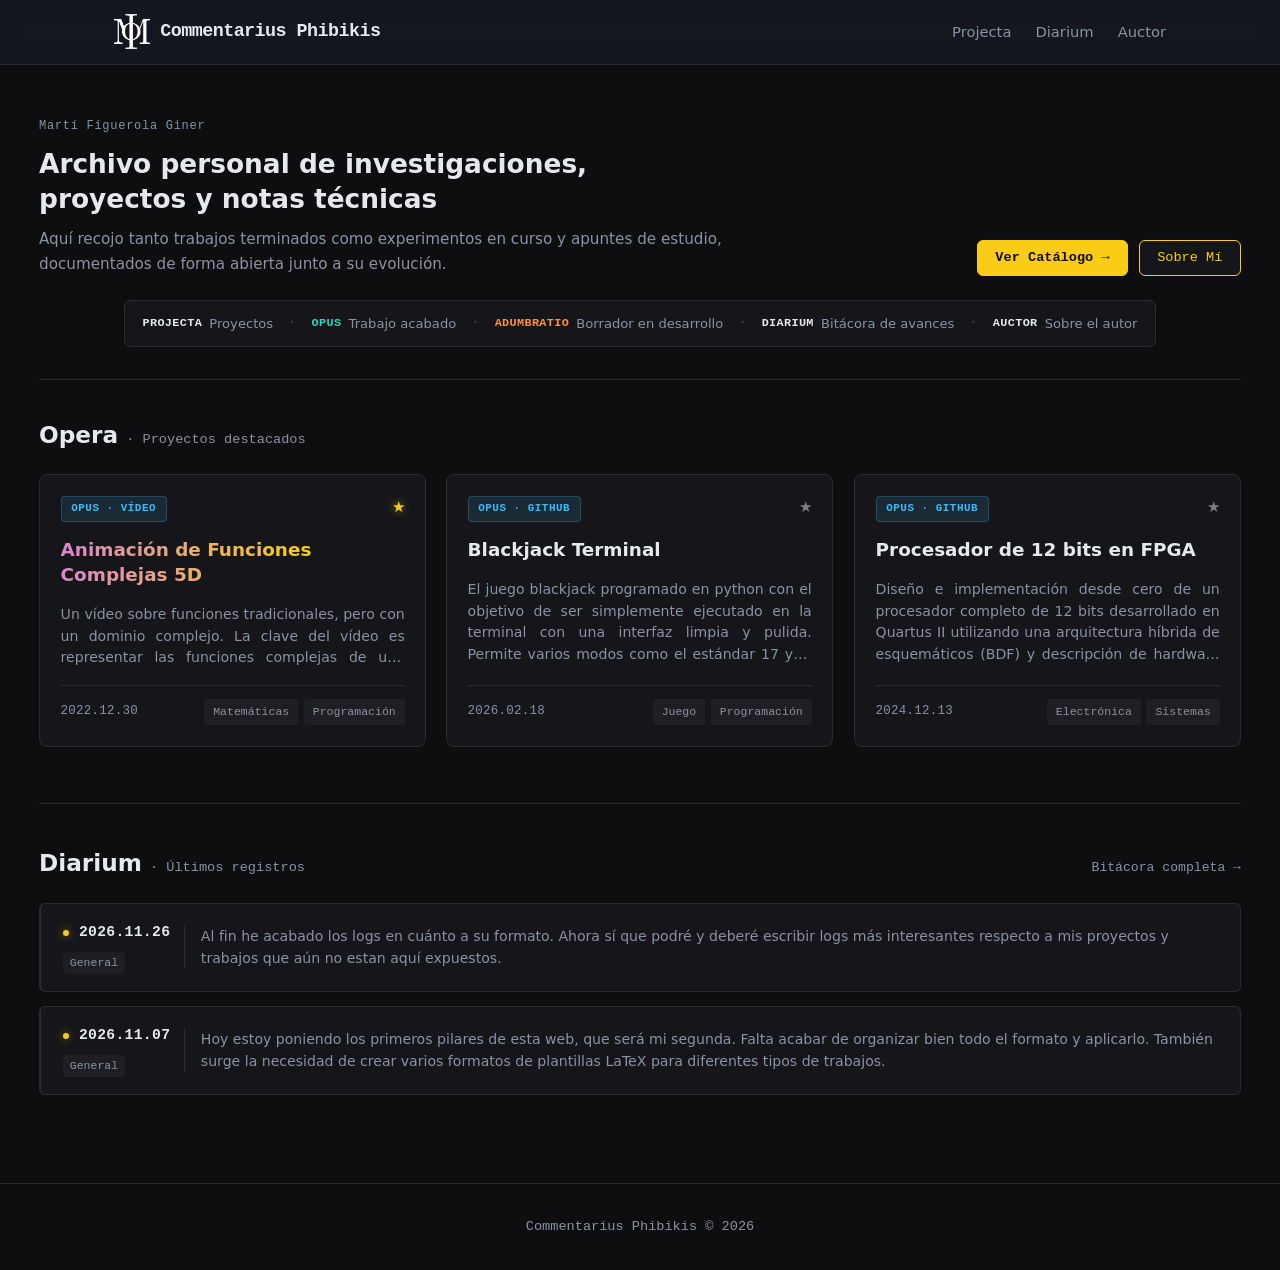
==== commit 1e577f7b: "Add files via upload" ====
--- a/index.html
+++ b/index.html
@@ -18,7 +18,10 @@
 
     <header class="navbar">
         <div class="nav-container">
-            <a href="index.html" class="brand">Commentarius Phibikis</a>
+            <a href="index.html" class="brand">
+                <img src="images/Logo-Elegant_blanc_v0.1.png" alt="Logo Phibikis" class="brand-logo">
+                <span>Commentarius Phibikis</span>
+            </a>
             <nav class="nav-links">
                 <a href="html/projecta.html">Projecta</a>
                 <a href="html/diarium.html">Diarium</a>
--- a/css/variables.css
+++ b/css/variables.css
@@ -57,6 +57,8 @@
     --shimmer-speed: 2s;
 
     --ease-hypr: cubic-bezier(0.16, 1, 0.3, 1);
-    --transition-fast: 150ms var(--ease-hypr);
+    --ease-glow: cubic-bezier(0.25, 0.6, 0.3, 1);
+    --transition-fast: 200ms linear;
     --transition-smooth: 250ms var(--ease-hypr);
+    --transition-glow: 250ms var(--ease-glow);
 }
--- a/css/base.css
+++ b/css/base.css
@@ -33,4 +33,40 @@
 ::selection {
     background-color: var(--accent-primary);
     color: var(--bg-main);
+}
+
+/* ==========================================================================
+   TRANSICIONES ENTRE PÁGINAS
+   ========================================================================== */
+main {
+    opacity: 0;
+    transform: translateY(6px);
+    animation:
+        pageFade 240ms linear 75ms forwards,
+        pageSlide 240ms var(--ease-hypr, cubic-bezier(0.22, 1, 0.36, 1)) 75ms forwards;
+}
+
+main.is-ready {
+    animation:
+        pageFade 240ms linear 0ms forwards,
+        pageSlide 240ms var(--ease-hypr, cubic-bezier(0.22, 1, 0.36, 1)) 0ms forwards;
+}
+
+@keyframes pageFade {
+    from { opacity: 0; }
+    to   { opacity: 1; }
+}
+
+@keyframes pageSlide {
+    from { transform: translateY(6px); }
+    to   { transform: translateY(0); }
+}
+
+@media (prefers-reduced-motion: reduce) {
+    main,
+    main.is-ready {
+        opacity: 1;
+        transform: none;
+        animation: none;
+    }
 }
--- a/css/navbar.css
+++ b/css/navbar.css
@@ -18,6 +18,9 @@
 }
 
 .brand {
+    display: inline-flex;
+    align-items: center;
+    gap: 0.65rem;
     font-size: 1.15rem;
     font-weight: 700;
     font-family: var(--font-mono);
@@ -27,8 +30,32 @@
     transition: color var(--transition-fast);
 }
 
+.brand-logo {
+    height: 35px;
+    width: auto;
+    display: block;
+    object-fit: contain;
+    flex-shrink: 0;
+    transform: scale(1);
+    filter: drop-shadow(0px 0px 0px color-mix(in srgb, var(--text-main) 0%, transparent));
+    will-change: transform, filter;
+    transition: transform 280ms var(--ease-hypr),
+                filter 280ms var(--ease-hypr);
+}
+
 .brand:hover {
-    color: var(--accent-primary);
+    color: var(--text-main);
+}
+
+.brand:hover .brand-logo {
+    transform: scale(1.06);
+    filter: drop-shadow(0px 0px 8px color-mix(in srgb, var(--text-main) 50%, transparent));
+}
+
+@media (max-width: 640px) {
+    .brand span {
+        display: none;
+    }
 }
 
 .nav-links {
@@ -40,7 +67,7 @@
     color: var(--text-muted);
     font-size: 0.92rem;
     font-weight: 500;
-    transition: color var(--transition-fast);
+    transition: color var(--transition-glow);
 }
 
 .nav-links a:hover,
--- a/css/tarjeta-log.css
+++ b/css/tarjeta-log.css
@@ -1,7 +1,13 @@
-#proj-logs-list {
-    display: flex;
-    flex-wrap: wrap;
-    gap: 1rem;
+/* ==========================================================================
+   COMPONENTE BASE: TARJETA DE LOG (.log-card) Y CONTENEDORES DE FEED
+   ========================================================================== */
+#proj-logs-list,
+#diarium-feed,
+.logs-feed,
+.diarium-feed {
+    display: grid;
+    grid-template-columns: 1fr;
+    gap: 0.85rem;
     width: 100%;
 }
 
@@ -10,28 +16,50 @@
     border: 1px solid var(--border-color);
     border-radius: 6px;
     padding: 0.9rem 1.15rem;
-    flex: 1 1 240px;
-    min-width: 220px;
     position: relative;
-    transition: border-color var(--transition-fast), transform var(--transition-fast);
+    transition: border-color 260ms var(--ease-hypr),
+                background-color 260ms var(--ease-hypr),
+                transform 260ms var(--ease-hypr),
+                box-shadow 260ms var(--ease-hypr);
+
+    animation: cardEntrance 1250ms var(--ease-hypr) both;
 }
 
 .log-card:hover {
+    background-color: var(--bg-surface-hover);
     border-color: var(--border-highlight);
-    transform: translateY(-1px);
+    transform: translateY(-3px);
+    box-shadow: 0 8px 20px -6px rgba(0, 0, 0, 0.4);
+}
+
+@keyframes cardEntrance {
+    from {
+        opacity: 0;
+        translate: 0 30px;
+        scale: 0.9;
+    }
+    to {
+        opacity: 1;
+        translate: 0 0;
+        scale: 1;
+    }
 }
 
 .log-card .log-header {
     display: flex;
     justify-content: space-between;
     align-items: center;
+    flex-wrap: wrap;
+    gap: 0.4rem 0.75rem;
     margin-bottom: 0.4rem;
 }
 
 .log-card .log-date {
     font-family: var(--font-mono);
-    font-size: 0.75rem;
-    color: var(--accent-primary);
+    font-size: 0.92rem;
+    font-weight: 600;
+    letter-spacing: 0.02em;
+    color: var(--text-main);
     display: inline-flex;
     align-items: center;
     gap: 0.3rem;
@@ -39,23 +67,148 @@
 
 .log-card .log-project-tag {
     font-family: var(--font-mono);
-    font-size: 0.7rem;
-    color: var(--accent-secondary);
-    background: var(--accent-secondary-bg);
-    padding: 0.1rem 0.4rem;
-    border-radius: 3px;
+    font-size: 0.72rem;
+    color: var(--text-muted);
+    background: rgba(255, 255, 255, 0.05);
+    padding: 0.14rem 0.45rem;
+    border-radius: 4px;
     text-decoration: none;
-    transition: color var(--transition-fast);
+    white-space: nowrap;
+    transition: color var(--transition-fast), background-color var(--transition-fast);
 }
 
 .log-card .log-project-tag:hover {
-    color: var(--accent-secondary-hover);
+    color: var(--text-main);
+    background: rgba(255, 255, 255, 0.1);
+}
+
+.log-card .log-project-tag[data-clase="opus"]:hover {
+    color: var(--color-opus);
+    background: var(--color-opus-bg);
+}
+
+.log-card .log-project-tag[data-clase="adumbratio"]:hover {
+    color: var(--color-adumbratio);
+    background: var(--color-adumbratio-bg);
+}
+
+.log-card .log-general-tag {
+    font-family: var(--font-mono);
+    font-size: 0.72rem;
+    color: var(--text-muted);
+    background: rgba(255, 255, 255, 0.04);
+    padding: 0.14rem 0.45rem;
+    border-radius: 4px;
+    white-space: nowrap;
 }
 
 .log-card .log-text {
-    color: var(--text-main);
+    color: var(--text-muted);
     font-size: 0.88rem;
     line-height: 1.45;
     margin: 0;
     word-break: break-word;
+}
+
+/* ==========================================================================
+   DISPOSICIÓN CHANGELOG EN INDEX, DIARIUM Y PROJECTUM
+   ========================================================================== */
+#proj-logs-list .log-card,
+#diarium-feed .log-card,
+.logs-feed .log-card,
+.diarium-feed .log-card {
+    display: grid;
+    grid-template-columns: max-content 1fr;
+    align-items: center;
+    gap: 0.85rem;
+    padding: 1.05rem 1.35rem;
+    border-left: 2px solid var(--border-color);
+}
+
+#proj-logs-list .log-card:hover,
+#diarium-feed .log-card:hover,
+.logs-feed .log-card:hover,
+.diarium-feed .log-card:hover {
+    border-left-color: var(--accent-primary);
+}
+
+#proj-logs-list .log-header,
+#diarium-feed .log-header,
+.logs-feed .log-header,
+.diarium-feed .log-header {
+    flex-direction: column;
+    align-items: flex-start;
+    gap: 0.45rem;
+    margin-bottom: 0;
+}
+
+#proj-logs-list .log-date,
+#diarium-feed .log-date,
+.logs-feed .log-date,
+.diarium-feed .log-date {
+    gap: 0.65rem;
+    white-space: nowrap;
+}
+
+#proj-logs-list .log-date::before,
+#diarium-feed .log-date::before,
+.logs-feed .log-date::before,
+.diarium-feed .log-date::before {
+    content: "";
+    width: 6px;
+    height: 6px;
+    border-radius: 50%;
+    background: var(--accent-primary);
+    box-shadow: 0 0 8px color-mix(in srgb, var(--accent-primary) 55%, transparent);
+    flex-shrink: 0;
+}
+
+#proj-logs-list .log-project-tag,
+#diarium-feed .log-project-tag,
+.logs-feed .log-project-tag,
+.diarium-feed .log-project-tag {
+    max-width: 210px;
+    overflow: hidden;
+    text-overflow: ellipsis;
+}
+
+#proj-logs-list .log-text,
+#diarium-feed .log-text,
+.logs-feed .log-text,
+.diarium-feed .log-text {
+    padding-left: 1rem;
+    border-left: 1px solid var(--border-color);
+    line-height: 1.55;
+}
+
+/* ==========================================================================
+   RESPONSIVE DEL COMPONENTE TARJETA DE LOG
+   ========================================================================== */
+@media (max-width: 640px) {
+    #proj-logs-list .log-card,
+    #diarium-feed .log-card,
+    .logs-feed .log-card,
+    .diarium-feed .log-card {
+        grid-template-columns: 1fr;
+        gap: 0.65rem;
+        padding: 1rem 1.15rem;
+    }
+
+    #proj-logs-list .log-header,
+    #diarium-feed .log-header,
+    .logs-feed .log-header,
+    .diarium-feed .log-header {
+        flex-direction: row;
+        flex-wrap: wrap;
+        align-items: center;
+        gap: 0.45rem 0.75rem;
+    }
+
+    #proj-logs-list .log-text,
+    #diarium-feed .log-text,
+    .logs-feed .log-text,
+    .diarium-feed .log-text {
+        padding-left: 0;
+        border-left: none;
+    }
 }
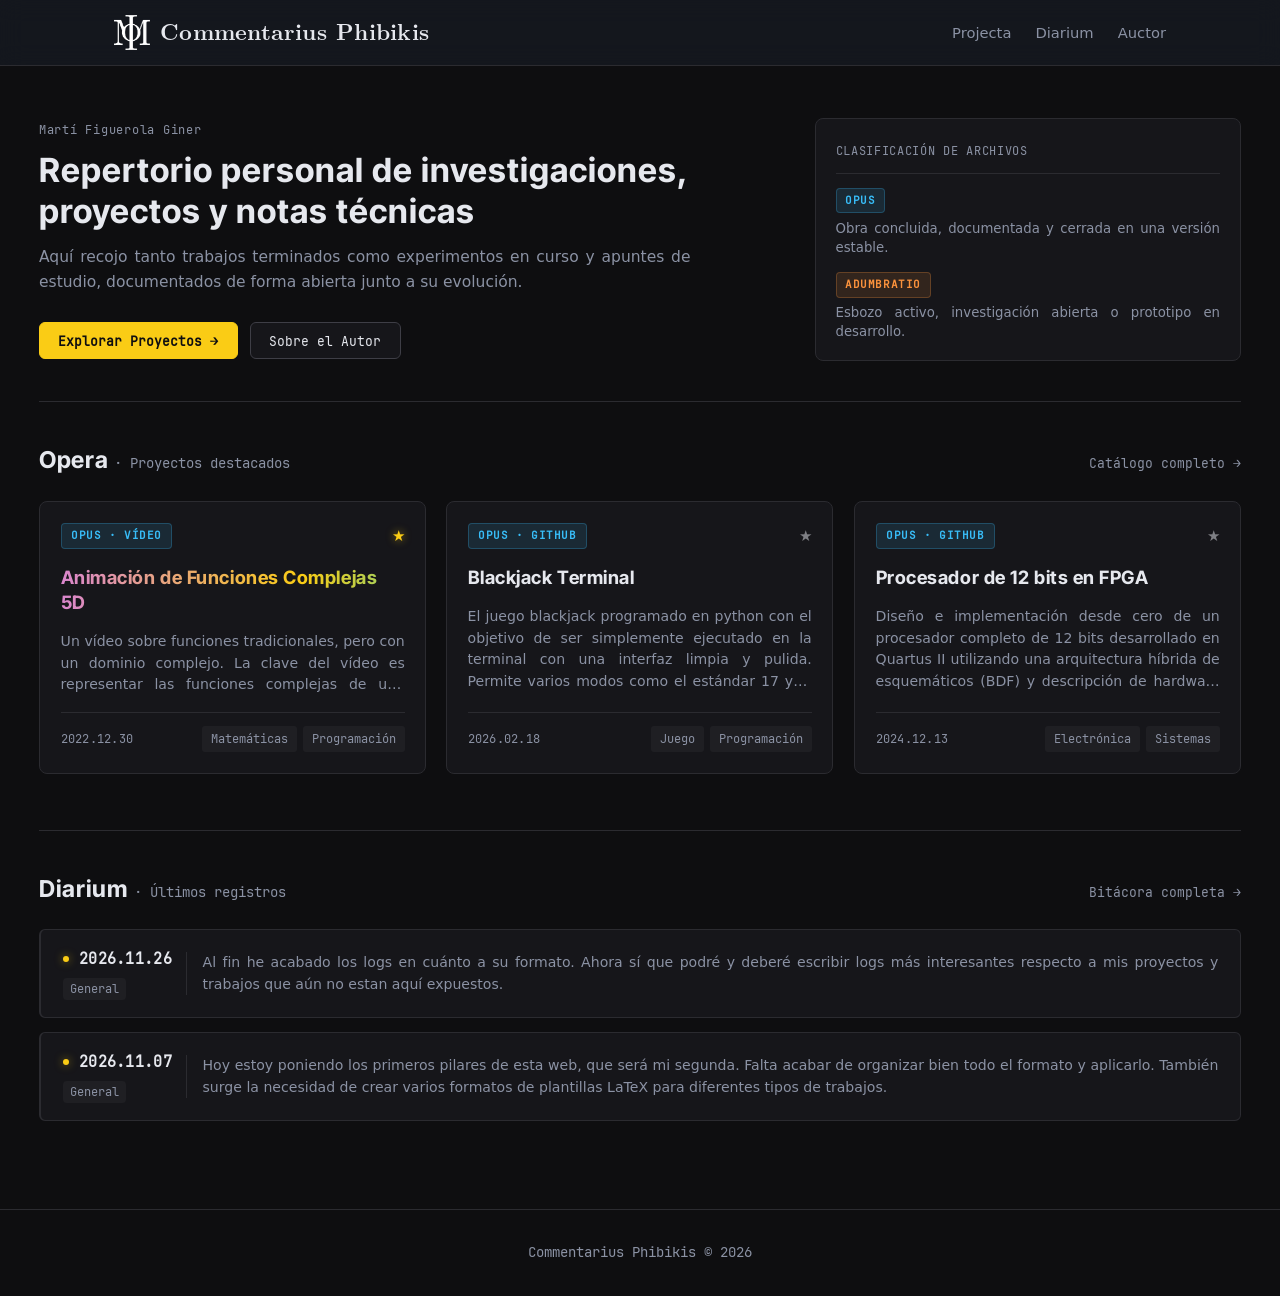
==== commit f3920c37: "Add files via upload" ====
--- a/index.html
+++ b/index.html
@@ -32,54 +32,43 @@
 
     <main class="project-container">
         
-        <!-- INTRODUCCIÓN, ACCIONES Y NOMENCLATURA -->
+        <!-- CABECERA: PRESENTACIÓN, ACCIONES Y TAXONOMÍA -->
         <section id="manifestum" class="hero-intro">
-            <div class="hero-top-row">
-                <div class="hero-copy">
+            <div class="hero-grid">
+                <div class="hero-main">
                     <span class="hero-kicker">Martí Figuerola Giner</span>
                     <h1 class="hero-lead">
-                        Archivo personal de investigaciones, proyectos y notas técnicas
+                        Repertorio personal de investigaciones, proyectos y notas técnicas
                     </h1>
                     <p class="hero-sub">
                         Aquí recojo tanto trabajos terminados como experimentos en curso y apuntes de estudio, documentados de forma abierta junto a su evolución.
                     </p>
+
+                    <div class="hero-actions">
+                        <a href="html/projecta.html" class="btn-action btn-primary">
+                            Explorar Proyectos →
+                        </a>
+                        <a href="html/auctor.html" class="btn-action btn-secondary">
+                            Sobre el Autor
+                        </a>
+                    </div>
                 </div>
 
-                <div class="hero-actions">
-                    <a href="html/projecta.html" class="btn-action btn-primary">
-                        Ver Catálogo →
-                    </a>
-                    <a href="html/auctor.html" class="btn-action btn-secondary">
-                        Sobre Mí
-                    </a>
-                </div>
-            </div>
-
-            <div class="nomenclature-strip" aria-label="Leyenda de nomenclatura">
-                <div class="nomenclature-item">
-                    <span class="nom-term projecta">PROJECTA</span>
-                    <span class="nom-desc">Proyectos</span>
-                </div>
-                <span class="nom-sep">·</span>
-                <div class="nomenclature-item">
-                    <span class="nom-term opus">OPUS</span>
-                    <span class="nom-desc">Trabajo acabado</span>
-                </div>
-                <span class="nom-sep">·</span>
-                <div class="nomenclature-item">
-                    <span class="nom-term adumbratio">ADUMBRATIO</span>
-                    <span class="nom-desc">Borrador en desarrollo</span>
-                </div>
-                <span class="nom-sep">·</span>
-                <div class="nomenclature-item">
-                    <span class="nom-term diarium">DIARIUM</span>
-                    <span class="nom-desc">Bitácora de avances</span>
-                </div>
-                <span class="nom-sep">·</span>
-                <div class="nomenclature-item">
-                    <span class="nom-term auctor">AUCTOR</span>
-                    <span class="nom-desc">Sobre el autor</span>
-                </div>
+                <aside class="taxonomy-card" aria-label="Clasificación de obras">
+                    <div class="taxonomy-header">
+                        <span class="taxonomy-title">Clasificación de archivos</span>
+                    </div>
+                    <ul class="taxonomy-list">
+                        <li class="taxonomy-item">
+                            <span class="tax-badge opus">OPUS</span>
+                            <p class="tax-desc">Obra concluida, documentada y cerrada en una versión estable.</p>
+                        </li>
+                        <li class="taxonomy-item">
+                            <span class="tax-badge adumbratio">ADUMBRATIO</span>
+                            <p class="tax-desc">Esbozo activo, investigación abierta o prototipo en desarrollo.</p>
+                        </li>
+                    </ul>
+                </aside>
             </div>
         </section>
 
@@ -87,6 +76,7 @@
         <section id="opera" class="home-section">
             <div class="section-header-row">
                 <h2 class="section-heading">Opera <span class="section-heading-sub">· Proyectos destacados</span></h2>
+                <a href="html/projecta.html" class="section-more-link">Catálogo completo →</a>
             </div>
             <div id="projects-grid" class="home-projects-grid">
                 <p class="loading-msg">Cargando proyectos...</p>
--- a/css/variables.css
+++ b/css/variables.css
@@ -2,6 +2,40 @@
     syntax: '<angle>';
     initial-value: 0deg;
     inherits: false;
+}
+
+/* 1. Fira Code (Monospace) */
+@font-face {
+  font-family: 'JetBrains';
+  src: url('../fonts/JetBrainsMono-Regular.ttf') format('truetype');
+  font-style: normal;
+  font-display: swap;
+}
+
+/* 2. Inter Tight (Títulos) */
+@font-face {
+  font-family: 'Inter Tight';
+  src: url('../fonts/InterTight.ttf') format('truetype');
+  font-weight: 100 900;
+  font-style: normal;
+  font-display: swap;
+}
+
+/* 3 y 4. Latin Modern Roman (Para "commentarius phibikis") */
+@font-face {
+  font-family: 'Latin Modern Roman';
+  src: url('../fonts/lmroman10-regular.otf') format('opentype');
+  font-weight: 400;
+  font-style: normal;
+  font-display: swap;
+}
+
+@font-face {
+  font-family: 'Latin Modern Roman';
+  src: url('../fonts/lmroman10-bold.otf') format('opentype');
+  font-weight: 700;
+  font-style: normal;
+  font-display: swap;
 }
 
 :root {
@@ -21,7 +55,10 @@
     --text-main: #e6e8ee;
     --text-muted: #8b92a4;
     --font-body: 'Inter', system-ui, -apple-system, sans-serif;
-    --font-mono: 'JetBrains Mono', 'Fira Code', 'Courier New', monospace;
+    --font-heading: 'Inter Tight', 'Arial Narrow', Arial, sans-serif;
+    --font-brand: 'Latin Modern Roman', Georgia, 'Times New Roman', serif;
+    --font-mono: 'JetBrains', 'JetBrains Mono', ui-monospace, SFMono-Regular, monospace;
+    --tracking-heading: 0.03em;
 
     /* Acentos */
     --accent-primary: #facc15;
--- a/css/base.css
+++ b/css/base.css
@@ -35,6 +35,12 @@
     color: var(--bg-main);
 }
 
+h1, h2, h3, h4 {
+  font-family: var(--font-heading);
+  font-weight: 700;
+  letter-spacing: var(--tracking-heading);
+}
+
 /* ==========================================================================
    TRANSICIONES ENTRE PÁGINAS
    ========================================================================== */
--- a/css/navbar.css
+++ b/css/navbar.css
@@ -21,11 +21,11 @@
     display: inline-flex;
     align-items: center;
     gap: 0.65rem;
-    font-size: 1.15rem;
-    font-weight: 700;
-    font-family: var(--font-mono);
+    font-size: 1.4rem;
+    font-weight: 700; /* Cambia a 700 si prefieres lmroman10-bold */
+    font-family: var(--font-brand);
     color: var(--text-main);
-    letter-spacing: -0.03em;
+    letter-spacing: 0.01em;
     text-decoration: none;
     transition: color var(--transition-fast);
 }
--- a/css/layout.css
+++ b/css/layout.css
@@ -5,14 +5,6 @@
     margin: 0 auto;
     padding: 2.5rem 1.5rem;
     flex: 1;
-}
-
-.section-title {
-    font-size: 1.6rem;
-    font-weight: 700;
-    color: var(--text-main);
-    margin-bottom: 1.25rem;
-    letter-spacing: -0.02em;
 }
 
 .projects-grid,
--- a/css/tarjeta-log.css
+++ b/css/tarjeta-log.css
@@ -108,6 +108,7 @@
     line-height: 1.45;
     margin: 0;
     word-break: break-word;
+    text-align: justify;
 }
 
 /* ==========================================================================
--- a/css/index.css
+++ b/css/index.css
@@ -3,53 +3,60 @@
    ========================================================================== */
 
 .hero-intro {
-    padding: 0.75rem 0 2rem;
-    margin-bottom: 2.25rem;
+    padding: 0.75rem 0 2.5rem;
+    margin-bottom: 2.5rem;
     border-bottom: 1px solid var(--border-color);
 }
 
-.hero-top-row {
-    display: flex;
-    justify-content: space-between;
-    align-items: flex-end;
-    gap: 2rem;
-    margin-bottom: 1.5rem;
-}
-
-.hero-copy {
-    max-width: 68ch;
+.hero-grid {
+    display: grid;
+    grid-template-columns: minmax(0, 1.45fr) minmax(320px, 0.85fr);
+    gap: 3rem;
+    align-items: center;
+}
+
+/* Columna izquierda: identidad, propuesta y acciones */
+.hero-main {
+    display: flex;
+    flex-direction: column;
+    align-items: flex-start;
 }
 
 .hero-kicker {
-    display: block;
-    font-family: var(--font-mono);
-    font-size: 0.75rem;
+    display: inline-block;
+    font-family: var(--font-mono);
+    font-size: 0.78rem;
     letter-spacing: 0.06em;
     color: var(--text-muted);
-    margin-bottom: 0.6rem;
+    margin-bottom: 0.65rem;
 }
 
 .hero-lead {
-    font-size: clamp(1.35rem, 2.3vw, 1.65rem);
-    font-weight: 600;
-    line-height: 1.35;
+    font-family: var(--font-heading);
+    font-size: clamp(1.65rem, 2.6vw, 2.1rem);
+    font-weight: 700;
+    letter-spacing: var(--tracking-heading);
+    line-height: 1.22;
     color: var(--text-main);
-    margin: 0 0 0.65rem;
+    margin: 0 0 0.85rem;
+    max-width: 36ch;
 }
 
 .hero-sub {
-    font-size: 0.95rem;
-    line-height: 1.6;
-    color: var(--text-muted);
-    margin: 0;
-}
-
-/* Botones de portada (misma estética que projectum) */
+    font-size: 0.97rem;
+    text-align: justify;
+    line-height: 1.65;
+    color: var(--text-muted);
+    margin: 0 0 1.65rem;
+    max-width: 66ch;
+}
+
+/* Botones integrados en el flujo de lectura */
 .hero-actions {
     display: flex;
+    flex-wrap: wrap;
     align-items: center;
-    gap: 0.65rem;
-    flex-shrink: 0;
+    gap: 0.75rem;
 }
 
 .btn-action {
@@ -57,10 +64,10 @@
     align-items: center;
     justify-content: center;
     gap: 0.45rem;
-    padding: 0.56rem 1.1rem;
+    padding: 0.58rem 1.15rem;
     border-radius: 6px;
     font-family: var(--font-mono);
-    font-size: 0.85rem;
+    font-size: 0.84rem;
     line-height: 1.2;
     text-decoration: none;
     cursor: pointer;
@@ -82,83 +89,103 @@
     background: var(--accent-primary-hover);
     border-color: var(--accent-primary-hover);
     color: var(--bg-main);
-    box-shadow: 0 0 20px rgba(250, 204, 21, 0.42);
+    box-shadow: 0 0 20px rgba(250, 204, 21, 0.38);
 }
 
 .btn-secondary {
     background: var(--bg-surface);
-    border: 1px solid var(--accent-primary);
+    border: 1px solid var(--border-highlight);
+    color: var(--text-main);
+    font-weight: 500;
+}
+
+.btn-secondary:hover {
+    background: var(--bg-surface-hover);
+    border-color: var(--accent-primary);
     color: var(--accent-primary);
-    font-weight: 500;
-}
-
-.btn-secondary:hover {
-    background: var(--accent-primary-bg);
-    border-color: var(--accent-primary-hover);
-    color: var(--accent-primary);
-    box-shadow: 0 0 14px rgba(250, 204, 21, 0.16);
-}
-
-@media (max-width: 820px) {
-    .hero-top-row {
-        flex-direction: column;
-        align-items: flex-start;
-        gap: 1.25rem;
-    }
-}
-
-/* Franja horizontal de nomenclatura */
-.nomenclature-strip {
-    display: flex;
-    flex-wrap: wrap;
-    justify-content: center;
-    align-items: center;
-    gap: 0.65rem 0.9rem;
-    padding: 0.6rem 1.1rem;
-    margin: 0 auto;
+}
+
+/* Columna derecha: Ficha de taxonomía (Opus / Adumbratio) */
+.taxonomy-card {
     background: var(--bg-surface);
     border: 1px solid var(--border-color);
-    border-radius: 6px;
-    width: fit-content;
-    max-width: 100%;
-}
-
-.nomenclature-item {
-    display: inline-flex;
-    align-items: center;
-    gap: 0.45rem;
-    font-size: 0.82rem;
-}
-
-.nom-term {
-    font-family: var(--font-mono);
-    font-size: 0.74rem;
+    border-radius: 8px;
+    padding: 1.15rem 1.25rem;
+    transition: border-color var(--transition-smooth);
+}
+
+.taxonomy-card:hover {
+    border-color: var(--border-highlight);
+}
+
+.taxonomy-header {
+    padding-bottom: 0.65rem;
+    margin-bottom: 0.85rem;
+    border-bottom: 1px solid var(--border-color);
+}
+
+.taxonomy-title {
+    font-family: var(--font-mono);
+    font-size: 0.72rem;
+    text-transform: uppercase;
+    letter-spacing: 0.06em;
+    color: var(--text-muted);
+}
+
+.taxonomy-list {
+    list-style: none;
+    margin: 0;
+    padding: 0;
+    display: flex;
+    flex-direction: column;
+    gap: 0.9rem;
+}
+
+.taxonomy-item {
+    display: flex;
+    flex-direction: column;
+    align-items: flex-start;
+    gap: 0.35rem;
+}
+
+.tax-badge {
+    font-family: var(--font-mono);
+    font-size: 0.68rem;
     font-weight: 600;
-    color: var(--text-main);
-    letter-spacing: 0.03em;
-}
-
-.nom-term.opus {
-    color: var(--accent-secondary);
-}
-
-.nom-term.adumbratio {
-    color: var(--accent-warning, #fb923c);
-}
-
-.nom-desc {
-    color: var(--text-muted);
-}
-
-.nom-sep {
-    color: var(--border-highlight);
-    font-family: var(--font-mono);
-    user-select: none;
-}
-
-@media (max-width: 680px) {
-    .nom-sep {
-        display: none;
+    padding: 0.2rem 0.55rem;
+    border-radius: 4px;
+    text-transform: uppercase;
+    letter-spacing: 0.05em;
+}
+
+.tax-badge.opus {
+    background-color: var(--color-opus-bg);
+    color: var(--color-opus);
+    border: 1px solid rgba(56, 189, 248, 0.25);
+}
+
+.tax-badge.adumbratio {
+    background-color: var(--color-adumbratio-bg);
+    color: var(--color-adumbratio);
+    border: 1px solid rgba(251, 146, 60, 0.25);
+}
+
+.tax-desc {
+    font-size: 0.83rem;
+    line-height: 1.45;
+    color: var(--text-muted);
+    margin: 0;
+    text-align: justify;
+}
+
+@media (max-width: 900px) {
+    .hero-grid {
+        grid-template-columns: 1fr;
+        gap: 1.75rem;
+    }
+
+    .hero-lead {
+        max-width: none;
     }
 }
 
@@ -183,8 +210,10 @@
 }
 
 .section-heading {
+    font-family: var(--font-heading);
     font-size: 1.45rem;
     font-weight: 700;
+    letter-spacing: var(--tracking-heading);
     color: var(--text-main);
     margin: 0;
 }
@@ -193,6 +222,7 @@
     font-family: var(--font-mono);
     font-size: 0.85rem;
     font-weight: 400;
+    letter-spacing: 0;
     color: var(--text-muted);
 }
 
